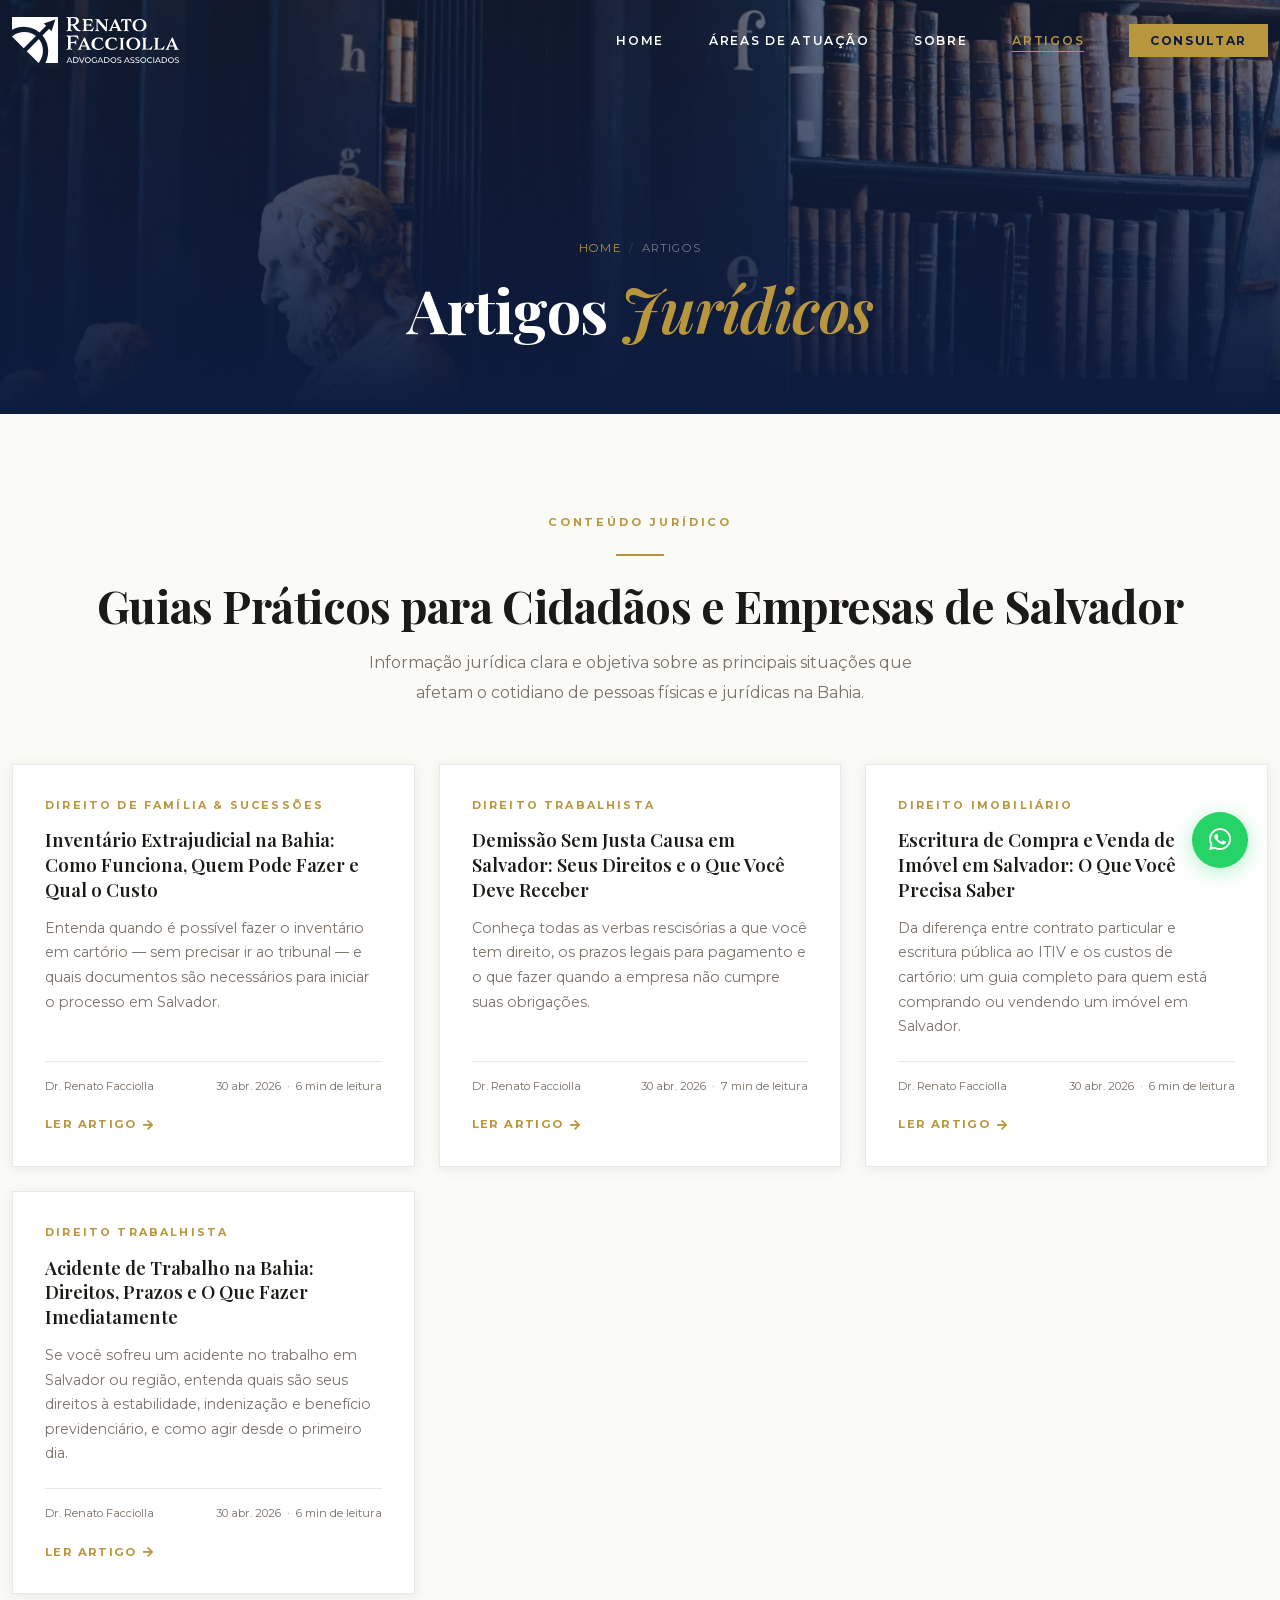
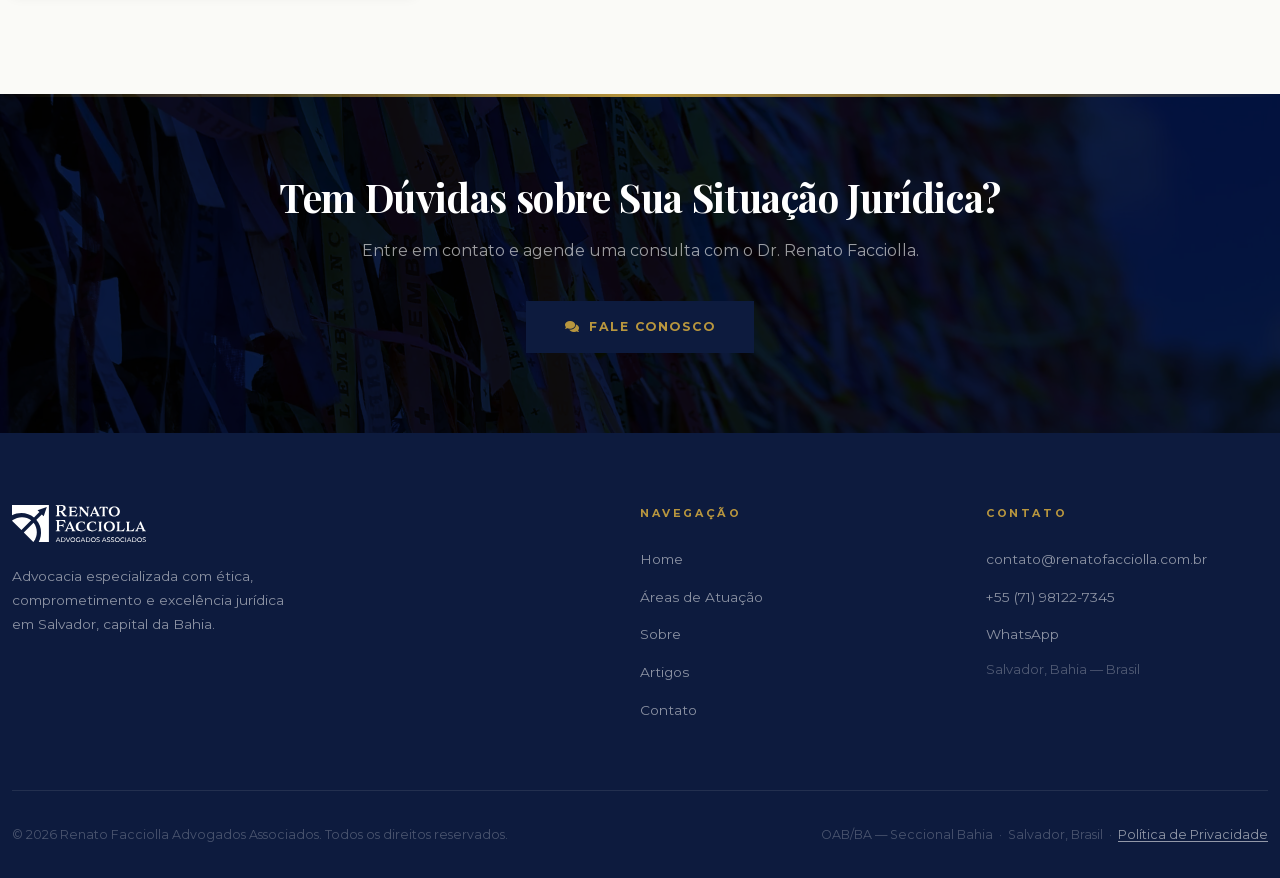
==== artigos/index.html @ 47c88311 "SEO, performance and privacy fixes - One host everywhere: canonicals, JSON-LD, sitemap and robots no" ====
<!DOCTYPE html>
<html lang="pt-BR">
<head>
  <meta charset="UTF-8">
  <meta name="viewport" content="width=device-width, initial-scale=1.0">
  <title>Artigos Jurídicos | Advogado em Salvador BA — Renato Facciolla</title>
  <meta name="description" content="Artigos jurídicos em português sobre Direito Civil, Trabalhista e Empresarial em Salvador, Bahia. Escritório Renato Facciolla Advogados.">
  <link rel="canonical" href="https://renatofacciolla.com.br/artigos/">
  <meta name="referrer" content="strict-origin-when-cross-origin">
  <meta name="theme-color" content="#0D1B3E">
  <link rel="icon" href="/favicon.ico" sizes="32x32">
  <link rel="icon" href="/favicon.svg" type="image/svg+xml">
  <link rel="apple-touch-icon" href="/apple-touch-icon.png">
  <meta property="og:type" content="website">
  <meta property="og:locale" content="pt_BR">
  <meta property="og:site_name" content="Renato Facciolla Advogados Associados">
  <meta property="og:title" content="Artigos Jurídicos | Advogado em Salvador BA — Renato Facciolla">
  <meta property="og:description" content="Artigos jurídicos em português sobre Direito Civil, Trabalhista e Empresarial em Salvador, Bahia. Escritório Renato Facciolla Advogados.">
  <meta property="og:url" content="https://renatofacciolla.com.br/artigos/">
  <meta property="og:image" content="https://renatofacciolla.com.br/assets/images/og-image.jpg">
  <meta property="og:image:width" content="1200">
  <meta property="og:image:height" content="630">
  <meta name="twitter:card" content="summary_large_image">

  <script type="application/ld+json">
  {
    "@context": "https://schema.org",
    "@type": "CollectionPage",
    "@id": "https://renatofacciolla.com.br/artigos/#webpage",
    "url": "https://renatofacciolla.com.br/artigos/",
    "name": "Artigos Jurídicos | Renato Facciolla Advogados",
    "description": "Artigos e guias jurídicos em português para cidadãos e empresas de Salvador, Bahia.",
    "isPartOf": {"@type": "WebSite", "url": "https://renatofacciolla.com.br/"},
    "publisher": {"@id": "https://renatofacciolla.com.br/#firm"},
    "inLanguage": "pt-BR"
  }
  </script>

  <link rel="preload" href="../assets/fonts/Montserrat-normal-latin.woff2" as="font" type="font/woff2" crossorigin>
  <link rel="stylesheet" href="../assets/css/fonts.css">
  <link rel="stylesheet" href="../assets/vendor/fontawesome/css/all.min.css">
  <link rel="stylesheet" href="../assets/css/main.css">
</head>
<body>

  <nav id="mainNav" aria-label="Navegação principal">
    <div class="nav-inner">
      <a class="navbar-brand" href="../" aria-label="RF Advogados — Início">
        <img src="../assets/images/RF-Logo.svg" alt="Renato Facciolla Advogados" height="36">
      </a>
      <button class="nav-toggle" aria-label="Abrir menu" aria-expanded="false">
        <span></span><span></span><span></span>
      </button>
      <ul class="nav-links" role="list">
        <li><a href="../">Home</a></li>
        <li><a href="../areas.html">Áreas de Atuação</a></li>
        <li><a href="../sobre.html">Sobre</a></li>
        <li><a href="./" class="active">Artigos</a></li>
        <li><a href="../contato.html" class="nav-cta">Consultar</a></li>
      </ul>
    </div>
  </nav>

  <section class="page-hero page-hero--artigos" aria-label="Artigos jurídicos — escritório Renato Facciolla Advogados">
    <div class="container">
      <nav class="breadcrumb-nav" aria-label="Breadcrumb">
        <a href="../">Home</a>
        <span class="sep">/</span>
        <span>Artigos</span>
      </nav>
      <h1>Artigos<br><em>Jurídicos</em></h1>
    </div>
  </section>

  <section class="artigos-listing section-pad">
    <div class="container">

      <div class="section-header center fade-in">
        <h4>Conteúdo Jurídico</h4>
        <div class="divider"></div>
        <h2>Guias Práticos para Cidadãos e Empresas de Salvador</h2>
        <p>Informação jurídica clara e objetiva sobre as principais situações que afetam
           o cotidiano de pessoas físicas e jurídicas na Bahia.</p>
      </div>

      <div class="artigos-grid">

        <article class="artigo-card fade-in">
          <div class="artigo-card-cat">Direito de Família &amp; Sucessões</div>
          <h3>Inventário Extrajudicial na Bahia: Como Funciona, Quem Pode Fazer e Qual o Custo</h3>
          <p>Entenda quando é possível fazer o inventário em cartório — sem precisar ir ao tribunal — e quais documentos são necessários para iniciar o processo em Salvador.</p>
          <div class="artigo-card-meta">
            <span>Dr. Renato Facciolla</span>
            <span>30 abr. 2026 &nbsp;·&nbsp; 6 min de leitura</span>
          </div>
          <a href="inventario-extrajudicial-bahia.html" class="artigo-card-link">
            Ler artigo <i class="fas fa-arrow-right" aria-hidden="true"></i>
          </a>
        </article>

        <article class="artigo-card fade-in" data-delay="80">
          <div class="artigo-card-cat">Direito Trabalhista</div>
          <h3>Demissão Sem Justa Causa em Salvador: Seus Direitos e o Que Você Deve Receber</h3>
          <p>Conheça todas as verbas rescisórias a que você tem direito, os prazos legais para pagamento e o que fazer quando a empresa não cumpre suas obrigações.</p>
          <div class="artigo-card-meta">
            <span>Dr. Renato Facciolla</span>
            <span>30 abr. 2026 &nbsp;·&nbsp; 7 min de leitura</span>
          </div>
          <a href="demissao-sem-justa-causa-salvador.html" class="artigo-card-link">
            Ler artigo <i class="fas fa-arrow-right" aria-hidden="true"></i>
          </a>
        </article>

        <article class="artigo-card fade-in" data-delay="160">
          <div class="artigo-card-cat">Direito Imobiliário</div>
          <h3>Escritura de Compra e Venda de Imóvel em Salvador: O Que Você Precisa Saber</h3>
          <p>Da diferença entre contrato particular e escritura pública ao ITIV e os custos de cartório: um guia completo para quem está comprando ou vendendo um imóvel em Salvador.</p>
          <div class="artigo-card-meta">
            <span>Dr. Renato Facciolla</span>
            <span>30 abr. 2026 &nbsp;·&nbsp; 6 min de leitura</span>
          </div>
          <a href="escritura-imovel-salvador.html" class="artigo-card-link">
            Ler artigo <i class="fas fa-arrow-right" aria-hidden="true"></i>
          </a>
        </article>

        <article class="artigo-card fade-in" data-delay="240">
          <div class="artigo-card-cat">Direito Trabalhista</div>
          <h3>Acidente de Trabalho na Bahia: Direitos, Prazos e O Que Fazer Imediatamente</h3>
          <p>Se você sofreu um acidente no trabalho em Salvador ou região, entenda quais são seus direitos à estabilidade, indenização e benefício previdenciário, e como agir desde o primeiro dia.</p>
          <div class="artigo-card-meta">
            <span>Dr. Renato Facciolla</span>
            <span>30 abr. 2026 &nbsp;·&nbsp; 6 min de leitura</span>
          </div>
          <a href="acidente-de-trabalho-bahia.html" class="artigo-card-link">
            Ler artigo <i class="fas fa-arrow-right" aria-hidden="true"></i>
          </a>
        </article>

      </div>
    </div>
  </section>

  <section class="cta-banner">
    <div class="container">
      <h2>Tem Dúvidas sobre Sua Situação Jurídica?</h2>
      <p>Entre em contato e agende uma consulta com o Dr. Renato Facciolla.</p>
      <a href="../contato.html" class="btn-dark">
        <i class="fas fa-comments" aria-hidden="true"></i> Fale Conosco
      </a>
    </div>
  </section>

  <footer class="site-footer">
    <div class="container">
      <div class="footer-inner">
        <div class="footer-brand">
          <img src="../assets/images/RF-Logo.svg" alt="Renato Facciolla Advogados">
          <p>Advocacia especializada com ética, comprometimento e excelência jurídica em Salvador, capital da Bahia.</p>
        </div>
        <div class="footer-col">
          <h4>Navegação</h4>
          <ul>
            <li><a href="../">Home</a></li>
            <li><a href="../areas.html">Áreas de Atuação</a></li>
            <li><a href="../sobre.html">Sobre</a></li>
            <li><a href="./">Artigos</a></li>
            <li><a href="../contato.html">Contato</a></li>
          </ul>
        </div>
        <div class="footer-col">
          <h4>Contato</h4>
          <ul>
            <li><a href="mailto:contato@renatofacciolla.com.br">contato@renatofacciolla.com.br</a></li>
            <li><a href="tel:+5571981227345">+55 (71) 98122-7345</a></li>
            <li><a href="#" class="wz-link">WhatsApp</a></li>
            <li style="color:rgba(255,255,255,0.28);font-size:0.82rem;margin-top:0.3rem">Salvador, Bahia — Brasil</li>
          </ul>
        </div>
      </div>
      <div class="footer-bottom">
        <p>© <span id="copy-year">2026</span> Renato Facciolla Advogados Associados. Todos os direitos reservados.</p>
        <p>OAB/BA — Seccional Bahia &nbsp;·&nbsp; Salvador, Brasil &nbsp;·&nbsp; <a href="../politica-de-privacidade.html">Política de Privacidade</a></p>
      </div>
    </div>
  </footer>

  <a href="#" class="wz-float" aria-label="Contato via WhatsApp" title="WhatsApp">
    <i class="fab fa-whatsapp" aria-hidden="true"></i>
  </a>

  <script src="../assets/js/main.js"></script>
</body>
</html>
---- assets/css/fonts.css ----
/* Self-hosted Google Fonts (Playfair Display, Montserrat) — latin + latin-ext */
/* latin-ext */
@font-face {
  font-family: 'Montserrat';
  font-style: normal;
  font-weight: 300;
  font-display: swap;
  src: url(../fonts/Montserrat-normal-latin-ext.woff2) format('woff2');
  unicode-range: U+0100-02BA, U+02BD-02C5, U+02C7-02CC, U+02CE-02D7, U+02DD-02FF, U+0304, U+0308, U+0329, U+1D00-1DBF, U+1E00-1E9F, U+1EF2-1EFF, U+2020, U+20A0-20AB, U+20AD-20C4, U+2113, U+2C60-2C7F, U+A720-A7FF;
}
/* latin */
@font-face {
  font-family: 'Montserrat';
  font-style: normal;
  font-weight: 300;
  font-display: swap;
  src: url(../fonts/Montserrat-normal-latin.woff2) format('woff2');
  unicode-range: U+0000-00FF, U+0131, U+0152-0153, U+02BB-02BC, U+02C6, U+02DA, U+02DC, U+0304, U+0308, U+0329, U+2000-206F, U+20AC, U+2122, U+2191, U+2193, U+2212, U+2215, U+FEFF, U+FFFD;
}
/* latin-ext */
@font-face {
  font-family: 'Montserrat';
  font-style: normal;
  font-weight: 400;
  font-display: swap;
  src: url(../fonts/Montserrat-normal-latin-ext.woff2) format('woff2');
  unicode-range: U+0100-02BA, U+02BD-02C5, U+02C7-02CC, U+02CE-02D7, U+02DD-02FF, U+0304, U+0308, U+0329, U+1D00-1DBF, U+1E00-1E9F, U+1EF2-1EFF, U+2020, U+20A0-20AB, U+20AD-20C4, U+2113, U+2C60-2C7F, U+A720-A7FF;
}
/* latin */
@font-face {
  font-family: 'Montserrat';
  font-style: normal;
  font-weight: 400;
  font-display: swap;
  src: url(../fonts/Montserrat-normal-latin.woff2) format('woff2');
  unicode-range: U+0000-00FF, U+0131, U+0152-0153, U+02BB-02BC, U+02C6, U+02DA, U+02DC, U+0304, U+0308, U+0329, U+2000-206F, U+20AC, U+2122, U+2191, U+2193, U+2212, U+2215, U+FEFF, U+FFFD;
}
/* latin-ext */
@font-face {
  font-family: 'Montserrat';
  font-style: normal;
  font-weight: 500;
  font-display: swap;
  src: url(../fonts/Montserrat-normal-latin-ext.woff2) format('woff2');
  unicode-range: U+0100-02BA, U+02BD-02C5, U+02C7-02CC, U+02CE-02D7, U+02DD-02FF, U+0304, U+0308, U+0329, U+1D00-1DBF, U+1E00-1E9F, U+1EF2-1EFF, U+2020, U+20A0-20AB, U+20AD-20C4, U+2113, U+2C60-2C7F, U+A720-A7FF;
}
/* latin */
@font-face {
  font-family: 'Montserrat';
  font-style: normal;
  font-weight: 500;
  font-display: swap;
  src: url(../fonts/Montserrat-normal-latin.woff2) format('woff2');
  unicode-range: U+0000-00FF, U+0131, U+0152-0153, U+02BB-02BC, U+02C6, U+02DA, U+02DC, U+0304, U+0308, U+0329, U+2000-206F, U+20AC, U+2122, U+2191, U+2193, U+2212, U+2215, U+FEFF, U+FFFD;
}
/* latin-ext */
@font-face {
  font-family: 'Montserrat';
  font-style: normal;
  font-weight: 600;
  font-display: swap;
  src: url(../fonts/Montserrat-normal-latin-ext.woff2) format('woff2');
  unicode-range: U+0100-02BA, U+02BD-02C5, U+02C7-02CC, U+02CE-02D7, U+02DD-02FF, U+0304, U+0308, U+0329, U+1D00-1DBF, U+1E00-1E9F, U+1EF2-1EFF, U+2020, U+20A0-20AB, U+20AD-20C4, U+2113, U+2C60-2C7F, U+A720-A7FF;
}
/* latin */
@font-face {
  font-family: 'Montserrat';
  font-style: normal;
  font-weight: 600;
  font-display: swap;
  src: url(../fonts/Montserrat-normal-latin.woff2) format('woff2');
  unicode-range: U+0000-00FF, U+0131, U+0152-0153, U+02BB-02BC, U+02C6, U+02DA, U+02DC, U+0304, U+0308, U+0329, U+2000-206F, U+20AC, U+2122, U+2191, U+2193, U+2212, U+2215, U+FEFF, U+FFFD;
}
/* latin-ext */
@font-face {
  font-family: 'Montserrat';
  font-style: normal;
  font-weight: 700;
  font-display: swap;
  src: url(../fonts/Montserrat-normal-latin-ext.woff2) format('woff2');
  unicode-range: U+0100-02BA, U+02BD-02C5, U+02C7-02CC, U+02CE-02D7, U+02DD-02FF, U+0304, U+0308, U+0329, U+1D00-1DBF, U+1E00-1E9F, U+1EF2-1EFF, U+2020, U+20A0-20AB, U+20AD-20C4, U+2113, U+2C60-2C7F, U+A720-A7FF;
}
/* latin */
@font-face {
  font-family: 'Montserrat';
  font-style: normal;
  font-weight: 700;
  font-display: swap;
  src: url(../fonts/Montserrat-normal-latin.woff2) format('woff2');
  unicode-range: U+0000-00FF, U+0131, U+0152-0153, U+02BB-02BC, U+02C6, U+02DA, U+02DC, U+0304, U+0308, U+0329, U+2000-206F, U+20AC, U+2122, U+2191, U+2193, U+2212, U+2215, U+FEFF, U+FFFD;
}
/* latin-ext */
@font-face {
  font-family: 'Montserrat';
  font-style: normal;
  font-weight: 800;
  font-display: swap;
  src: url(../fonts/Montserrat-normal-latin-ext.woff2) format('woff2');
  unicode-range: U+0100-02BA, U+02BD-02C5, U+02C7-02CC, U+02CE-02D7, U+02DD-02FF, U+0304, U+0308, U+0329, U+1D00-1DBF, U+1E00-1E9F, U+1EF2-1EFF, U+2020, U+20A0-20AB, U+20AD-20C4, U+2113, U+2C60-2C7F, U+A720-A7FF;
}
/* latin */
@font-face {
  font-family: 'Montserrat';
  font-style: normal;
  font-weight: 800;
  font-display: swap;
  src: url(../fonts/Montserrat-normal-latin.woff2) format('woff2');
  unicode-range: U+0000-00FF, U+0131, U+0152-0153, U+02BB-02BC, U+02C6, U+02DA, U+02DC, U+0304, U+0308, U+0329, U+2000-206F, U+20AC, U+2122, U+2191, U+2193, U+2212, U+2215, U+FEFF, U+FFFD;
}
/* latin-ext */
@font-face {
  font-family: 'Montserrat';
  font-style: normal;
  font-weight: 900;
  font-display: swap;
  src: url(../fonts/Montserrat-normal-latin-ext.woff2) format('woff2');
  unicode-range: U+0100-02BA, U+02BD-02C5, U+02C7-02CC, U+02CE-02D7, U+02DD-02FF, U+0304, U+0308, U+0329, U+1D00-1DBF, U+1E00-1E9F, U+1EF2-1EFF, U+2020, U+20A0-20AB, U+20AD-20C4, U+2113, U+2C60-2C7F, U+A720-A7FF;
}
/* latin */
@font-face {
  font-family: 'Montserrat';
  font-style: normal;
  font-weight: 900;
  font-display: swap;
  src: url(../fonts/Montserrat-normal-latin.woff2) format('woff2');
  unicode-range: U+0000-00FF, U+0131, U+0152-0153, U+02BB-02BC, U+02C6, U+02DA, U+02DC, U+0304, U+0308, U+0329, U+2000-206F, U+20AC, U+2122, U+2191, U+2193, U+2212, U+2215, U+FEFF, U+FFFD;
}
/* latin-ext */
@font-face {
  font-family: 'Playfair Display';
  font-style: italic;
  font-weight: 400;
  font-display: swap;
  src: url(../fonts/PlayfairDisplay-italic-latin-ext.woff2) format('woff2');
  unicode-range: U+0100-02BA, U+02BD-02C5, U+02C7-02CC, U+02CE-02D7, U+02DD-02FF, U+0304, U+0308, U+0329, U+1D00-1DBF, U+1E00-1E9F, U+1EF2-1EFF, U+2020, U+20A0-20AB, U+20AD-20C4, U+2113, U+2C60-2C7F, U+A720-A7FF;
}
/* latin */
@font-face {
  font-family: 'Playfair Display';
  font-style: italic;
  font-weight: 400;
  font-display: swap;
  src: url(../fonts/PlayfairDisplay-italic-latin.woff2) format('woff2');
  unicode-range: U+0000-00FF, U+0131, U+0152-0153, U+02BB-02BC, U+02C6, U+02DA, U+02DC, U+0304, U+0308, U+0329, U+2000-206F, U+20AC, U+2122, U+2191, U+2193, U+2212, U+2215, U+FEFF, U+FFFD;
}
/* latin-ext */
@font-face {
  font-family: 'Playfair Display';
  font-style: italic;
  font-weight: 600;
  font-display: swap;
  src: url(../fonts/PlayfairDisplay-italic-latin-ext.woff2) format('woff2');
  unicode-range: U+0100-02BA, U+02BD-02C5, U+02C7-02CC, U+02CE-02D7, U+02DD-02FF, U+0304, U+0308, U+0329, U+1D00-1DBF, U+1E00-1E9F, U+1EF2-1EFF, U+2020, U+20A0-20AB, U+20AD-20C4, U+2113, U+2C60-2C7F, U+A720-A7FF;
}
/* latin */
@font-face {
  font-family: 'Playfair Display';
  font-style: italic;
  font-weight: 600;
  font-display: swap;
  src: url(../fonts/PlayfairDisplay-italic-latin.woff2) format('woff2');
  unicode-range: U+0000-00FF, U+0131, U+0152-0153, U+02BB-02BC, U+02C6, U+02DA, U+02DC, U+0304, U+0308, U+0329, U+2000-206F, U+20AC, U+2122, U+2191, U+2193, U+2212, U+2215, U+FEFF, U+FFFD;
}
/* latin-ext */
@font-face {
  font-family: 'Playfair Display';
  font-style: normal;
  font-weight: 400;
  font-display: swap;
  src: url(../fonts/PlayfairDisplay-normal-latin-ext.woff2) format('woff2');
  unicode-range: U+0100-02BA, U+02BD-02C5, U+02C7-02CC, U+02CE-02D7, U+02DD-02FF, U+0304, U+0308, U+0329, U+1D00-1DBF, U+1E00-1E9F, U+1EF2-1EFF, U+2020, U+20A0-20AB, U+20AD-20C4, U+2113, U+2C60-2C7F, U+A720-A7FF;
}
/* latin */
@font-face {
  font-family: 'Playfair Display';
  font-style: normal;
  font-weight: 400;
  font-display: swap;
  src: url(../fonts/PlayfairDisplay-normal-latin.woff2) format('woff2');
  unicode-range: U+0000-00FF, U+0131, U+0152-0153, U+02BB-02BC, U+02C6, U+02DA, U+02DC, U+0304, U+0308, U+0329, U+2000-206F, U+20AC, U+2122, U+2191, U+2193, U+2212, U+2215, U+FEFF, U+FFFD;
}
/* latin-ext */
@font-face {
  font-family: 'Playfair Display';
  font-style: normal;
  font-weight: 600;
  font-display: swap;
  src: url(../fonts/PlayfairDisplay-normal-latin-ext.woff2) format('woff2');
  unicode-range: U+0100-02BA, U+02BD-02C5, U+02C7-02CC, U+02CE-02D7, U+02DD-02FF, U+0304, U+0308, U+0329, U+1D00-1DBF, U+1E00-1E9F, U+1EF2-1EFF, U+2020, U+20A0-20AB, U+20AD-20C4, U+2113, U+2C60-2C7F, U+A720-A7FF;
}
/* latin */
@font-face {
  font-family: 'Playfair Display';
  font-style: normal;
  font-weight: 600;
  font-display: swap;
  src: url(../fonts/PlayfairDisplay-normal-latin.woff2) format('woff2');
  unicode-range: U+0000-00FF, U+0131, U+0152-0153, U+02BB-02BC, U+02C6, U+02DA, U+02DC, U+0304, U+0308, U+0329, U+2000-206F, U+20AC, U+2122, U+2191, U+2193, U+2212, U+2215, U+FEFF, U+FFFD;
}
/* latin-ext */
@font-face {
  font-family: 'Playfair Display';
  font-style: normal;
  font-weight: 700;
  font-display: swap;
  src: url(../fonts/PlayfairDisplay-normal-latin-ext.woff2) format('woff2');
  unicode-range: U+0100-02BA, U+02BD-02C5, U+02C7-02CC, U+02CE-02D7, U+02DD-02FF, U+0304, U+0308, U+0329, U+1D00-1DBF, U+1E00-1E9F, U+1EF2-1EFF, U+2020, U+20A0-20AB, U+20AD-20C4, U+2113, U+2C60-2C7F, U+A720-A7FF;
}
/* latin */
@font-face {
  font-family: 'Playfair Display';
  font-style: normal;
  font-weight: 700;
  font-display: swap;
  src: url(../fonts/PlayfairDisplay-normal-latin.woff2) format('woff2');
  unicode-range: U+0000-00FF, U+0131, U+0152-0153, U+02BB-02BC, U+02C6, U+02DA, U+02DC, U+0304, U+0308, U+0329, U+2000-206F, U+20AC, U+2122, U+2191, U+2193, U+2212, U+2215, U+FEFF, U+FFFD;
}
---- assets/css/main.css ----
/* ==========================================================================
   RF ADVOGADOS — DESIGN SYSTEM v2
   Warm Editorial · Salvador, BA
   ========================================================================== */

:root {
  /* ── Palette ── */
  --cream:          #FAFAF7;
  --cream-alt:      #F0EBE1;
  --charcoal:       #0D1B3E;
  --charcoal-alt:   #152548;

  /* ── Text ── */
  --text:           #1C1A16;
  --text-muted:     #7A7168;
  --text-d:         rgba(255,255,255,0.88);
  --text-d-muted:   rgba(255,255,255,0.52);
  --white:          #ffffff;

  /* ── Accent ── */
  --accent:         #B8963E;
  --accent-hover:   #C9A84C;
  --accent-light:   rgba(184,150,62,0.10);
  --accent-border:  rgba(184,150,62,0.28);

  /* ── Borders & shadows ── */
  --border:         rgba(0,0,0,0.09);
  --border-d:       rgba(255,255,255,0.09);
  --shadow-sm:      0 2px 12px rgba(0,0,0,0.07);
  --shadow:         0 8px 32px rgba(0,0,0,0.11);
  --shadow-lg:      0 20px 60px rgba(0,0,0,0.16);

  /* ── Layout ── */
  --nav-h:  80px;
  --pad:    100px;
  --ease:   cubic-bezier(0.4, 0, 0.2, 1);
}

/* ── Reset ── */
*, *::before, *::after { box-sizing: border-box; margin: 0; padding: 0; }
html { scroll-behavior: smooth; font-size: 16px; -webkit-text-size-adjust: 100%; overflow-x: hidden; }
body {
  font-family: 'Montserrat', sans-serif;
  background: var(--cream);
  color: var(--text);
  line-height: 1.6;
  overflow-x: hidden;
}
img { max-width: 100%; display: block; }
a { color: inherit; text-decoration: none; }
ul { list-style: none; }
input, textarea, button, select { font-family: inherit; }

/* ── Typography ── */
h1, h2, h3 {
  font-family: 'Playfair Display', Georgia, serif;
  color: var(--text);
}
h1 {
  font-size: clamp(2.8rem, 6vw, 4.8rem);
  font-weight: 700;
  line-height: 1.08;
  letter-spacing: -0.015em;
}
h2 {
  font-size: clamp(1.9rem, 3.5vw, 2.9rem);
  font-weight: 700;
  line-height: 1.2;
  letter-spacing: -0.01em;
}
h3 { font-size: clamp(1.1rem, 2vw, 1.35rem); font-weight: 600; line-height: 1.35; }
p { color: var(--text-muted); line-height: 1.85; }

/* ── Layout utilities ── */
.container   { max-width: 1440px; margin: 0 auto; padding: 0 0.75rem; }
.section-pad { padding: var(--pad) 0; }
.ls          { background: var(--cream); }
.ls-alt      { background: var(--cream-alt); }

/* Divider */
.divider        { width: 48px; height: 2px; background: var(--accent); margin: 1.4rem 0; }
.divider.center { margin: 1.4rem auto; }

/* Fade-in */
.fade-in {
  opacity: 0;
  transform: translateY(24px);
  transition: opacity 0.65s var(--ease), transform 0.65s var(--ease);
}
.fade-in.visible { opacity: 1; transform: translateY(0); }

/* Section header */
.section-header           { margin-bottom: 0.5rem; }
.section-header h4 {
  font-family: 'Montserrat', sans-serif;
  font-size: 0.70rem; font-weight: 700;
  letter-spacing: 0.26em; text-transform: uppercase;
  color: var(--accent); margin-bottom: 0.8rem;
}
.section-header h2        { color: var(--text); }
.section-header p         { margin-top: 1rem; max-width: 560px; }
.section-header.center    { text-align: center; }
.section-header.center p  { margin: 1rem auto 0; }
.section-header.center .divider { margin: 1.4rem auto; }

/* ── Buttons ── */
.btn-primary {
  display: inline-flex; align-items: center; gap: 0.55rem;
  padding: 1rem 2.1rem;
  background: var(--accent); color: var(--charcoal);
  font-family: 'Montserrat', sans-serif;
  font-weight: 700; font-size: 0.78rem;
  letter-spacing: 0.12em; text-transform: uppercase;
  border: 2px solid var(--accent);
  transition: background 0.3s, border-color 0.3s, transform 0.3s, box-shadow 0.3s;
  cursor: pointer;
}
.btn-primary:hover {
  background: var(--accent-hover); border-color: var(--accent-hover);
  transform: translateY(-2px);
  box-shadow: 0 10px 28px rgba(184,150,62,0.28);
}

.btn-outline {
  display: inline-flex; align-items: center; gap: 0.55rem;
  padding: 1rem 2.1rem;
  background: transparent; color: var(--white);
  font-family: 'Montserrat', sans-serif;
  font-weight: 600; font-size: 0.78rem;
  letter-spacing: 0.12em; text-transform: uppercase;
  border: 1px solid rgba(255,255,255,0.32);
  transition: border-color 0.3s, color 0.3s, transform 0.3s;
  cursor: pointer;
}
.btn-outline:hover {
  border-color: var(--accent); color: var(--accent);
  transform: translateY(-2px);
}

.btn-outline-dark {
  display: inline-flex; align-items: center; gap: 0.55rem;
  padding: 0.95rem 2rem;
  background: transparent; color: var(--text);
  font-family: 'Montserrat', sans-serif;
  font-weight: 700; font-size: 0.78rem;
  letter-spacing: 0.14em; text-transform: uppercase;
  border: 1.5px solid var(--text);
  transition: background 0.3s, color 0.3s;
  cursor: pointer;
}
.btn-outline-dark:hover { background: var(--text); color: var(--cream); }

.btn-dark {
  display: inline-flex; align-items: center; gap: 0.55rem;
  padding: 1rem 2.4rem;
  background: var(--charcoal); color: var(--accent);
  font-family: 'Montserrat', sans-serif;
  font-weight: 700; font-size: 0.78rem;
  letter-spacing: 0.12em; text-transform: uppercase;
  border: none;
  transition: background 0.3s, transform 0.3s, box-shadow 0.3s;
  cursor: pointer;
}
.btn-dark:hover {
  background: var(--charcoal-alt);
  transform: translateY(-2px);
  box-shadow: 0 10px 28px rgba(0,0,0,0.35);
}

.btn-gold {
  display: inline-flex; align-items: center; gap: 0.55rem;
  padding: 0.95rem 2rem;
  background: var(--accent); color: var(--charcoal);
  font-family: 'Montserrat', sans-serif;
  font-weight: 700; font-size: 0.78rem;
  letter-spacing: 0.14em; text-transform: uppercase;
  border: none;
  transition: background 0.3s, transform 0.3s;
  cursor: pointer;
}
.btn-gold:hover { background: var(--accent-hover); transform: translateY(-2px); }

/* ══════════════════════════════════════
   NAVBAR
══════════════════════════════════════ */
#mainNav {
  position: fixed; top: 0; left: 0; right: 0;
  z-index: 1000; height: var(--nav-h);
  background: transparent;
  transition: background 0.4s var(--ease), height 0.4s var(--ease), box-shadow 0.4s;
}
#mainNav .nav-inner {
  max-width: 1440px; margin: 0 auto; padding: 0 0.75rem;
  height: 100%;
  display: flex; align-items: center; justify-content: space-between;
}
#mainNav.scrolled {
  background: rgba(13,27,62,0.97);
  height: 66px;
  box-shadow: 0 2px 24px rgba(0,0,0,0.30);
  backdrop-filter: blur(12px);
}
.navbar-brand img {
  height: 46px; width: auto;
  transition: height 0.4s var(--ease);
}
#mainNav.scrolled .navbar-brand img { height: 40px; }

.nav-links {
  display: flex; align-items: center; gap: 2.8rem;
}
.nav-links a {
  font-size: 0.76rem; font-weight: 600;
  letter-spacing: 0.14em; text-transform: uppercase;
  color: var(--white);
  transition: color 0.3s;
  position: relative;
}
.nav-links a::after {
  content: '';
  position: absolute; bottom: -4px; left: 0;
  width: 0; height: 1px;
  background: var(--accent);
  transition: width 0.3s var(--ease);
}
.nav-links a:hover,
.nav-links a.active { color: var(--accent); }
.nav-links a:hover::after,
.nav-links a.active::after { width: 100%; }

.nav-links .nav-cta {
  padding: 0.55rem 1.3rem;
  background: var(--accent);
  color: var(--charcoal) !important;
  font-weight: 700;
}
.nav-links .nav-cta::after { display: none; }
.nav-links .nav-cta:hover { background: var(--accent-hover); }

/* Hamburger */
.nav-toggle {
  display: none; flex-direction: column; gap: 5px;
  cursor: pointer; background: none; border: none; padding: 4px;
}
.nav-toggle span {
  display: block; width: 24px; height: 2px;
  background: var(--white);
  transition: all 0.3s var(--ease);
}
.nav-toggle.open span:nth-child(1) { transform: translateY(7px) rotate(45deg); }
.nav-toggle.open span:nth-child(2) { opacity: 0; }
.nav-toggle.open span:nth-child(3) { transform: translateY(-7px) rotate(-45deg); }

/* ══════════════════════════════════════
   HERO
══════════════════════════════════════ */
.hero {
  position: relative; min-height: 100vh;
  display: flex; align-items: center;
  background: url('../images/heroBG.webp') center / cover no-repeat;
  overflow: hidden;
}
.hero::before { display: none; }
.hero .container { position: relative; z-index: 1; padding-top: var(--nav-h); }

/* Two-column hero layout */
.hero-inner {
  display: grid;
  grid-template-columns: 1fr 1fr;
  gap: 5rem;
  align-items: center;
}
.hero-content { max-width: none; }

/* Image placeholder (right column) */
.hero-image-wrap {
  display: flex; justify-content: center; align-items: flex-end;
  animation: heroImgIn 1.1s 0.4s var(--ease) both;
}
@keyframes heroImgIn {
  from { opacity: 0; transform: translateX(32px); }
  to   { opacity: 1; transform: translateX(0); }
}
.hero-photo {
  max-height: 75vh;
  width: auto; max-width: 100%;
  object-fit: contain;
  object-position: center bottom;
  display: block;
}

.hero-eyebrow {
  font-size: 0.70rem; font-weight: 700;
  letter-spacing: 0.28em; text-transform: uppercase;
  color: var(--accent); margin-bottom: 1.8rem;
  display: flex; align-items: center; gap: 1rem;
}
.hero-eyebrow::before {
  content: ''; width: 44px; height: 1px;
  background: var(--accent); flex-shrink: 0;
}
.hero h1 { color: var(--white); margin-bottom: 1.5rem; }
.hero h1 em { font-style: italic; color: var(--accent); }
.hero-text {
  font-size: 1.05rem; color: rgba(255,255,255,0.68);
  max-width: 540px; margin-bottom: 2.8rem; line-height: 1.85;
}
.hero-actions { display: flex; gap: 1rem; flex-wrap: wrap; }

/* Scroll indicator */
.hero-scroll {
  position: absolute; bottom: 2.5rem; left: 50%;
  transform: translateX(-50%);
  display: flex; flex-direction: column; align-items: center; gap: 6px;
  opacity: 0.45; z-index: 1; color: var(--white);
  animation: scrollBounce 2.2s ease-in-out infinite;
}
.hero-scroll span { font-size: 0.65rem; letter-spacing: 0.22em; text-transform: uppercase; }
@keyframes scrollBounce {
  0%, 100% { transform: translateX(-50%) translateY(0); }
  50%       { transform: translateX(-50%) translateY(8px); }
}

/* ── Page Hero (inner pages) ── */
.page-hero {
  position: relative; min-height: 46vh;
  display: flex; align-items: flex-end;
  padding-bottom: 4.5rem; padding-top: var(--nav-h);
  background: url('../images/salvador-skyline.webp') center 40% / cover no-repeat;
  background-attachment: fixed;
}
.page-hero--sobre {
  background-image: url('../images/escritorio.webp');
  background-position: center 30%;
}
.page-hero--artigos {
  background-image: url('../images/artigos-juridicos.webp');
  background-position: center 50%;
}
.page-hero::before {
  content: ''; position: absolute; inset: 0;
  background: linear-gradient(to top, rgba(13,27,62,1) 0%, rgba(13,27,62,0.55) 100%);
}
.page-hero .container { position: relative; z-index: 1; text-align: center; }
.page-hero h1 {
  color: var(--white);
  font-size: clamp(2.6rem, 4.8vw, 3.8rem);
  white-space: nowrap;
}
.page-hero h1 br  { display: none; }
.page-hero h1 em  { font-style: italic; color: var(--accent); margin-left: 0.22em; }

.breadcrumb-nav {
  display: flex; align-items: center; gap: 0.5rem;
  margin-bottom: 1.2rem;
  font-size: 0.72rem; letter-spacing: 0.1em; text-transform: uppercase;
  color: rgba(255,255,255,0.42);
}
.page-hero .breadcrumb-nav { justify-content: center; }
.breadcrumb-nav a { color: var(--accent); transition: opacity 0.3s; }
.breadcrumb-nav a:hover { opacity: 0.7; }
.breadcrumb-nav .sep { opacity: 0.35; }

/* ══════════════════════════════════════
   HOME — SPLIT INTRO  (cream)
══════════════════════════════════════ */
.split-intro {
  display: grid; grid-template-columns: 1fr 1fr;
  gap: 5rem; align-items: start;
}
.sh-wrap { line-height: 1.12; }
.sh-light {
  display: block; font-family: 'Playfair Display', serif;
  font-size: clamp(1.9rem, 3.8vw, 3rem);
  font-weight: 400; color: var(--text-muted);
  letter-spacing: -0.01em;
}
.sh-bold {
  display: block; font-family: 'Playfair Display', serif;
  font-size: clamp(2.2rem, 4.2vw, 3.5rem);
  font-weight: 700; color: var(--text);
  letter-spacing: -0.02em;
}
.sh-italic {
  display: block; font-family: 'Playfair Display', serif;
  font-size: clamp(1.9rem, 3.8vw, 3rem);
  font-weight: 400; font-style: italic;
  color: var(--accent); letter-spacing: -0.01em;
}
.split-body { padding-top: 0.8rem; }
.split-body p { margin-bottom: 1.3rem; line-height: 1.85; }

/* ══════════════════════════════════════
   FULL-BLEED IMAGE STRIP
══════════════════════════════════════ */
.img-strip {
  height: 440px;
  background: url('../images/forum-pilastras.webp') center 55% / cover no-repeat;
  position: relative; overflow: hidden;
}
.img-strip::after {
  content: ''; position: absolute; inset: 0;
  background: rgba(13,27,62,0.30);
}

/* ══════════════════════════════════════
   PROCESS — 4 COLUMNS  (cream-alt)
══════════════════════════════════════ */
.features-block { background: var(--cream-alt); }
.features-cols {
  display: grid; grid-template-columns: repeat(4, 1fr);
}
.feat-col {
  padding: 3.5rem 2.8rem;
  border-right: 1px solid var(--border);
  position: relative;
}
.feat-col:last-child { border-right: none; }
.feat-num {
  display: block;
  font-size: 0.68rem; font-weight: 700;
  letter-spacing: 0.28em; text-transform: uppercase;
  color: var(--accent); margin-bottom: 1.4rem;
}
.feat-col h3 {
  font-size: 1.02rem; font-weight: 700;
  color: var(--text); margin-bottom: 0.8rem; line-height: 1.3;
}
.feat-col p { font-size: 0.86rem; line-height: 1.8; }

/* ══════════════════════════════════════
   OVERSIZED HEADLINE + PHOTO  (cream)
══════════════════════════════════════ */
.oversize-section { background: var(--cream); }
.oversize-inner {
  display: grid; grid-template-columns: 1fr 1fr;
  gap: 0; align-items: stretch; min-height: 520px;
}
.oversize-photo {
  background: url('../images/baiana.webp') center / cover no-repeat;
  position: relative; min-height: 480px;
}
.oversize-photo::after {
  content: ''; position: absolute; inset: 0;
  background: rgba(13,27,62,0.22);
}
.oversize-content {
  padding: 5rem 4rem 5rem 5rem;
  display: flex; flex-direction: column; justify-content: center;
}
.big-heading {
  font-family: 'Playfair Display', serif;
  font-size: clamp(2.2rem, 4vw, 3.4rem);
  font-weight: 700; line-height: 1.1;
  letter-spacing: -0.01em;
  color: var(--text); margin-bottom: 1.6rem;
}
.big-heading span { display: block; }
.big-heading .bh-thin {
  font-weight: 400; font-style: italic;
  font-size: 0.60em; color: var(--text-muted);
  letter-spacing: 0; line-height: 1.6; margin: 0.4rem 0;
}
.oversize-content > p {
  color: var(--text-muted); line-height: 1.85;
  margin-bottom: 2rem; max-width: 400px;
}

/* ══════════════════════════════════════
   TESTIMONIALS  (cream-alt)
══════════════════════════════════════ */
.testimonials { background: var(--cream-alt); }
.testimonials-grid {
  display: grid; grid-template-columns: repeat(3, 1fr);
  gap: 1.5rem; margin-top: 3.5rem;
}
.testi-card {
  background: var(--white);
  border: 1px solid var(--border);
  padding: 2.2rem;
  box-shadow: var(--shadow-sm);
  transition: box-shadow 0.3s, transform 0.3s;
}
.testi-card:hover {
  box-shadow: var(--shadow);
  transform: translateY(-4px);
}
.testi-stars {
  display: flex; gap: 3px; margin-bottom: 1.2rem;
  color: var(--accent); font-size: 0.88rem;
}
.testi-card blockquote {
  font-family: 'Playfair Display', serif;
  font-size: 0.97rem; font-style: italic;
  color: var(--text); line-height: 1.75;
  margin-bottom: 1.6rem;
}
.testi-author { display: flex; align-items: center; gap: 0.9rem; }
.testi-avatar {
  width: 40px; height: 40px;
  background: var(--accent-light);
  border: 1px solid var(--accent-border);
  border-radius: 50%;
  display: flex; align-items: center; justify-content: center;
  font-size: 0.72rem; font-weight: 700;
  color: var(--accent); flex-shrink: 0;
}
.testi-name {
  font-family: 'Montserrat', sans-serif;
  font-size: 0.78rem; font-weight: 700;
  text-transform: uppercase; letter-spacing: 0.08em;
  color: var(--text);
}
.testi-area {
  font-size: 0.72rem; color: var(--text-muted); margin-top: 0.2rem;
}

/* ══════════════════════════════════════
   CONTACT STRIP — cream
══════════════════════════════════════ */
.contact-ls { background: var(--cream); }

/* Home page contact: 2-col split (info + form) */
.home-contact-grid {
  display: grid; grid-template-columns: 1fr 1.4fr;
  gap: 5rem; align-items: start;
}
.home-contact-info { padding-top: 0.5rem; }
.home-contact-info .section-label {
  font-family: 'Montserrat', sans-serif;
  font-size: 0.70rem; font-weight: 700;
  letter-spacing: 0.26em; text-transform: uppercase;
  color: var(--accent); margin-bottom: 0.8rem;
}
.home-contact-info h2 { margin-bottom: 1.2rem; }
.home-contact-info > p { margin-bottom: 2.2rem; }
.hci-item {
  display: flex; gap: 1.1rem; align-items: flex-start;
  padding: 1.2rem 0; border-bottom: 1px solid var(--border);
}
.hci-item:first-of-type { padding-top: 0; border-top: 1px solid var(--border); margin-top: 0.5rem; }

.contact-cards {
  display: grid;
  grid-template-columns: repeat(auto-fill, minmax(220px, 1fr));
  gap: 1.2rem;
}
.contact-card {
  background: var(--white);
  border: 1px solid var(--border);
  padding: 2.2rem 2rem; text-align: center;
  box-shadow: var(--shadow-sm);
  transition: border-color 0.3s, transform 0.3s, box-shadow 0.3s;
}
.contact-card:hover {
  border-color: var(--accent-border);
  transform: translateY(-3px);
  box-shadow: var(--shadow);
}
.contact-card .c-icon { font-size: 1.7rem; color: var(--accent); margin-bottom: 1rem; }
.contact-card h4 {
  font-family: 'Montserrat', sans-serif;
  font-size: 0.70rem; font-weight: 700;
  letter-spacing: 0.16em; text-transform: uppercase;
  color: var(--text); margin-bottom: 0.6rem;
}
.contact-card a { font-size: 0.88rem; color: var(--text-muted); transition: color 0.3s; }
.contact-card a:hover { color: var(--accent); }

/* ══════════════════════════════════════
   CTA BANNER
══════════════════════════════════════ */
.cta-banner {
  background-color: var(--charcoal);
  background-image: url('../images/fitinhas-bonfim.webp');
  background-size: cover;
  background-position: center;
  background-blend-mode: multiply;
  padding: 80px 0; text-align: center;
  position: relative;
}
.cta-banner::before {
  content: '';
  position: absolute; top: 0; left: 0; right: 0;
  height: 3px;
  background: linear-gradient(90deg, transparent, var(--accent), transparent);
}
.cta-banner h2 { color: var(--white); font-size: clamp(1.7rem,3vw,2.5rem); margin-bottom: 1rem; }
.cta-banner p  { color: rgba(255,255,255,0.60); font-size: 1rem; margin-bottom: 2.2rem; }

/* ══════════════════════════════════════
   ABOUT PAGE
══════════════════════════════════════ */
.about-full { background: var(--cream); }
.about-grid {
  display: grid; grid-template-columns: 1fr 2fr;
  gap: 5rem; align-items: start;
}
.about-sidebar { position: sticky; top: 90px; }
.sidebar-card {
  background: var(--white);
  border: 1px solid var(--border);
  padding: 2.4rem;
  box-shadow: var(--shadow-sm);
}
.sidebar-card h3 { color: var(--text); margin-bottom: 0.3rem; font-size: 1.1rem; }
.sidebar-card .oab {
  font-family: 'Montserrat', sans-serif;
  font-size: 0.70rem; font-weight: 700;
  letter-spacing: 0.14em; text-transform: uppercase;
  color: var(--accent); margin-bottom: 1.8rem; display: block;
}
.sidebar-detail {
  display: flex; gap: 0.9rem; align-items: flex-start;
  margin-bottom: 1.1rem;
  font-size: 0.86rem; color: var(--text-muted);
}
.sidebar-detail i { color: var(--accent); margin-top: 3px; flex-shrink: 0; width: 14px; }
.sidebar-divider { height: 1px; background: var(--border); margin: 1.5rem 0; }

.about-content p  { margin-bottom: 1.4rem; font-size: 0.97rem; }
.about-content h3 { color: var(--text); font-size: 1.3rem; margin: 3rem 0 1rem; }

.philosophy-grid {
  display: grid; grid-template-columns: 1fr 1fr;
  gap: 1rem; margin-top: 1.5rem;
}
.phil-item {
  background: var(--cream-alt);
  border: 1px solid var(--border);
  padding: 1.5rem;
  transition: border-color 0.3s;
}
.phil-item:hover { border-color: var(--accent-border); }
.phil-item h4 {
  font-family: 'Montserrat', sans-serif;
  font-size: 0.72rem; font-weight: 700;
  letter-spacing: 0.14em; text-transform: uppercase;
  color: var(--accent); margin-bottom: 0.5rem;
}
.phil-item p { font-size: 0.86rem; }

/* ══════════════════════════════════════
   AREAS PAGE
══════════════════════════════════════ */
.areas-full { background: var(--cream); }
.area-section {
  padding: 5rem 0;
  border-bottom: 1px solid var(--border);
}
.area-section:last-child { border-bottom: none; }
.area-section-inner {
  display: grid; grid-template-columns: 220px 1fr;
  gap: 4.5rem; align-items: start;
}
.area-icon-panel {
  position: sticky; top: 90px;
  background: var(--accent-light);
  border: 1px solid var(--accent-border);
  padding: 2.5rem 1.5rem; text-align: center;
}
.area-icon-panel i  { font-size: 2.8rem; color: var(--accent); display: block; margin-bottom: 1rem; }
.area-icon-panel h3 { color: var(--text); font-size: 0.9rem; font-weight: 700; }

.area-detail h2 { color: var(--text); margin-bottom: 1.2rem; }
.area-detail p  { margin-bottom: 1.2rem; }
.services-list  { margin-top: 2.2rem; }
.services-list > h4 {
  font-family: 'Montserrat', sans-serif;
  font-size: 0.70rem; font-weight: 700;
  letter-spacing: 0.20em; text-transform: uppercase;
  color: var(--accent); margin-bottom: 1rem;
}
.svc-item {
  display: flex; align-items: flex-start; gap: 0.9rem;
  padding: 0.85rem 0; border-bottom: 1px solid var(--border);
  font-size: 0.90rem; color: var(--text-muted);
}
.svc-item:last-child { border-bottom: none; }
.svc-item i { color: var(--accent); font-size: 0.5rem; margin-top: 7px; flex-shrink: 0; }

/* ══════════════════════════════════════
   CONTACT PAGE
══════════════════════════════════════ */
.contact-full { background: var(--cream); }
.contact-grid {
  display: grid; grid-template-columns: 3fr 2fr;
  gap: 4rem; align-items: start;
}
.contact-form-wrap {
  background: var(--white);
  border: 1px solid var(--border);
  padding: 3rem;
  box-shadow: var(--shadow-sm);
}
.contact-form-wrap h3 { color: var(--text); font-size: 1.2rem; margin-bottom: 0.5rem; }
.contact-form-wrap > p { margin-bottom: 2rem; font-size: 0.9rem; }

.form-group { margin-bottom: 1.5rem; }
.form-group label {
  display: block;
  font-size: 0.70rem; font-weight: 700;
  letter-spacing: 0.14em; text-transform: uppercase;
  color: var(--text-muted); margin-bottom: 0.6rem;
}
.form-control {
  width: 100%;
  background: var(--cream);
  border: 1px solid rgba(0,0,0,0.13);
  color: var(--text);
  padding: 0.9rem 1.1rem;
  font-size: 0.9rem;
  transition: border-color 0.3s, background 0.3s;
  resize: vertical; border-radius: 0;
  -webkit-appearance: none;
}
.form-control::placeholder { color: var(--text-muted); opacity: 0.55; }
.form-control:focus {
  outline: none;
  border-color: var(--accent);
  background: var(--white);
}
select.form-control option { background: var(--white); color: var(--text); }
.form-row { display: grid; grid-template-columns: 1fr 1fr; gap: 1.2rem; }
.form-consent {
  display: flex; align-items: flex-start; gap: 0.7rem;
  margin-bottom: 1.5rem;
  font-size: 0.8rem; line-height: 1.55; color: var(--text-muted);
}
.form-consent input { flex: none; width: 1.05rem; height: 1.05rem; margin-top: 0.15rem; accent-color: var(--accent); }
.form-consent a { color: var(--accent); text-decoration: underline; text-underline-offset: 2px; }
.form-status { margin-top: 1rem; font-size: 0.85rem; text-align: center; color: var(--text); }
.form-status:empty { display: none; }
.form-status.is-error { color: #A33A2B; }

.contact-info-item {
  display: flex; gap: 1.2rem; align-items: flex-start;
  padding: 1.6rem 0; border-bottom: 1px solid var(--border);
}
.contact-info-item:first-child { padding-top: 0; }
.ci-icon {
  width: 46px; height: 46px;
  border: 1px solid var(--accent-border);
  background: var(--accent-light);
  display: flex; align-items: center; justify-content: center;
  flex-shrink: 0; color: var(--accent); font-size: 1.1rem;
}
.ci-text h4 {
  font-family: 'Montserrat', sans-serif;
  font-size: 0.70rem; font-weight: 700;
  letter-spacing: 0.14em; text-transform: uppercase;
  color: var(--text); margin-bottom: 0.3rem;
}
.ci-text a,
.ci-text p { font-size: 0.88rem; color: var(--text-muted); transition: color 0.3s; }
.ci-text a:hover { color: var(--accent); }

/* ══════════════════════════════════════
   AREAS PREVIEW / VALUES (home, if used)
══════════════════════════════════════ */
.areas-preview { background: var(--cream); }
.areas-grid {
  display: grid;
  grid-template-columns: repeat(auto-fill, minmax(280px, 1fr));
  gap: 1.2rem; margin-top: 3.5rem;
}
.area-card {
  background: var(--white);
  border: 1px solid var(--border);
  padding: 2.5rem; position: relative; overflow: hidden;
  box-shadow: var(--shadow-sm);
  transition: box-shadow 0.35s, transform 0.35s, border-color 0.35s;
}
.area-card::before {
  content: ''; position: absolute; top: 0; left: 0;
  width: 3px; height: 0;
  background: var(--accent);
  transition: height 0.35s var(--ease);
}
.area-card:hover {
  box-shadow: var(--shadow);
  transform: translateY(-4px);
  border-color: var(--accent-border);
}
.area-card:hover::before { height: 100%; }
.area-icon { font-size: 1.9rem; color: var(--accent); margin-bottom: 1.5rem; }
.area-card h3 { color: var(--text); font-size: 1.05rem; font-weight: 700; margin-bottom: 0.8rem; }
.area-card p  { font-size: 0.88rem; line-height: 1.75; }
.area-link {
  display: inline-flex; align-items: center; gap: 0.45rem;
  margin-top: 1.5rem;
  font-size: 0.72rem; font-weight: 700;
  letter-spacing: 0.12em; text-transform: uppercase;
  color: var(--accent); transition: gap 0.3s;
}
.area-card:hover .area-link { gap: 0.75rem; }

.values-section { background: var(--cream-alt); }
.values-grid {
  display: grid;
  grid-template-columns: repeat(auto-fill, minmax(230px, 1fr));
  gap: 2rem; margin-top: 3.5rem;
}
.value-item { text-align: center; padding: 2rem 1.5rem; }
.value-icon {
  width: 60px; height: 60px;
  border: 1px solid var(--accent-border);
  background: var(--accent-light);
  display: flex; align-items: center; justify-content: center;
  margin: 0 auto 1.5rem;
  font-size: 1.35rem; color: var(--accent);
  transition: background 0.3s;
}
.value-item:hover .value-icon { background: rgba(184,150,62,0.18); }
.value-item h3 { color: var(--text); margin-bottom: 0.7rem; font-size: 1rem; }
.value-item p  { font-size: 0.88rem; }

.about-strip { background: var(--cream-alt); }
.about-strip-inner {
  display: grid; grid-template-columns: 1fr 1fr;
  gap: 5rem; align-items: center;
}
.about-text h2 { color: var(--text); margin-bottom: 1.5rem; }
.about-text p  { margin-bottom: 1.2rem; }
.about-stats { display: grid; grid-template-columns: 1fr 1fr; gap: 1.2rem; }
.stat-card {
  background: var(--white);
  border: 1px solid var(--border);
  padding: 1.8rem 1.5rem;
  box-shadow: var(--shadow-sm);
  transition: border-color 0.3s;
}
.stat-card:hover { border-color: var(--accent-border); }
.stat-number {
  font-family: 'Playfair Display', serif;
  font-size: 2.6rem; font-weight: 700;
  color: var(--accent); line-height: 1; letter-spacing: -0.02em;
}
.stat-label {
  font-family: 'Montserrat', sans-serif;
  font-size: 0.72rem; font-weight: 600;
  letter-spacing: 0.1em; text-transform: uppercase;
  color: var(--text-muted); margin-top: 0.5rem;
}

/* ══════════════════════════════════════
   FOOTER
══════════════════════════════════════ */
.site-footer { background: var(--charcoal); padding: 4.5rem 0 2rem; }
.footer-inner {
  display: grid; grid-template-columns: 2fr 1fr 1fr;
  gap: 4rem; margin-bottom: 3.5rem;
}
.footer-brand img { height: 37px; margin-bottom: 1.4rem; }
.footer-brand p {
  font-size: 0.86rem; color: var(--text-d-muted);
  max-width: 280px; line-height: 1.75;
}
.footer-col h4 {
  font-family: 'Montserrat', sans-serif;
  font-size: 0.68rem; font-weight: 700;
  letter-spacing: 0.24em; text-transform: uppercase;
  color: var(--accent); margin-bottom: 1.5rem;
}
.footer-col ul li { margin-bottom: 0.75rem; }
.footer-col ul li a {
  font-size: 0.86rem; color: var(--text-d-muted); transition: color 0.3s;
}
.footer-col ul li a:hover { color: var(--accent); }
.footer-bottom {
  padding-top: 2rem;
  border-top: 1px solid var(--border-d);
  display: flex; justify-content: space-between; align-items: center;
  flex-wrap: wrap; gap: 0.8rem;
}
.footer-bottom p { font-size: 0.78rem; color: rgba(255,255,255,0.25); }
.footer-bottom a { color: rgba(255,255,255,0.55); text-decoration: underline; text-underline-offset: 2px; }
.footer-bottom a:hover { color: var(--accent); }

/* ══════════════════════════════════════
   WHATSAPP FLOAT
══════════════════════════════════════ */
.wz-float {
  position: fixed; bottom: 2rem; right: 2rem; z-index: 900;
  width: 56px; height: 56px;
  background: #25D366; border-radius: 50%;
  display: flex; align-items: center; justify-content: center;
  font-size: 1.6rem; color: #fff;
  box-shadow: 0 4px 20px rgba(37,211,102,0.35);
  transition: transform 0.3s, box-shadow 0.3s;
}
.wz-float:hover {
  transform: scale(1.1);
  box-shadow: 0 8px 30px rgba(37,211,102,0.5);
}

/* ══════════════════════════════════════
   NOTICE BANNER
══════════════════════════════════════ */
.notice-banner {
  background: var(--accent-light);
  border: 1px solid var(--accent-border);
  padding: 1rem 1.5rem;
  font-size: 0.82rem; color: var(--accent);
  text-align: center; margin-bottom: 2rem;
}

/* ══════════════════════════════════════
   RESPONSIVE
══════════════════════════════════════ */
@media (max-width: 1024px) {
  :root { --pad: 80px; }
  .about-strip-inner  { grid-template-columns: 1fr; gap: 3.5rem; }
  .about-grid         { grid-template-columns: 1fr; gap: 3rem; }
  .about-sidebar      { position: static; }
  .contact-grid       { grid-template-columns: 1fr; gap: 3rem; }
  .area-section-inner { grid-template-columns: 1fr; gap: 2.5rem; }
  .area-icon-panel    { position: static; display: flex; gap: 2rem; text-align: left; align-items: center; }
  .area-icon-panel i  { margin-bottom: 0; font-size: 2.2rem; }
  .footer-inner       { grid-template-columns: 1fr 1fr; gap: 3rem; }
  .philosophy-grid    { grid-template-columns: 1fr; }
  .testimonials-grid  { grid-template-columns: 1fr 1fr; }
  .home-contact-grid  { grid-template-columns: 1fr; gap: 3rem; }
  .blog-preview-grid  { grid-template-columns: repeat(2, 1fr); }
}

@media (max-width: 768px) {
  :root { --pad: 60px; --nav-h: 68px; }

  /* Nav */
  .nav-toggle { display: flex; }
  .nav-links {
    position: fixed; top: 0; right: -100%;
    width: 280px; height: 100vh;
    background: rgba(13,27,62,0.98);
    backdrop-filter: blur(20px);
    flex-direction: column;
    align-items: flex-start; justify-content: center;
    padding: 2rem; gap: 2rem;
    transition: right 0.4s var(--ease);
    border-left: 1px solid var(--border-d);
    z-index: 999;
  }
  .nav-links.open { right: 0; }
  .nav-links a { font-size: 1rem; }
  .nav-links .nav-cta { padding: 0.8rem 1.5rem; }

  /* Hero */
  .hero-inner { grid-template-columns: 1fr; gap: 0; }
  .hero-image-wrap { display: none; }
  .hero-text { max-width: 100%; }
  .hero-actions { flex-direction: column; align-items: flex-start; }
  .page-hero { background-attachment: scroll; min-height: 40vh; }
  .page-hero h1 { white-space: normal; }

  /* Layout */
  .split-intro    { grid-template-columns: 1fr; gap: 2.5rem; }
  .oversize-inner { grid-template-columns: 1fr; }
  .oversize-photo { min-height: 320px; }
  .oversize-content { padding: 3.5rem 2rem; }

  /* Features strip */
  .features-cols { grid-template-columns: 1fr 1fr; }
  .feat-col:nth-child(2) { border-right: none; }
  .feat-col:nth-child(3) { border-right: 1px solid var(--border); }
  .feat-col:nth-child(4) { border-right: none; }
  .img-strip { height: 320px; }

  /* Grids */
  .areas-grid    { grid-template-columns: 1fr; }
  .values-grid   { grid-template-columns: 1fr 1fr; }
  .contact-cards { grid-template-columns: 1fr 1fr; }
  .about-stats   { grid-template-columns: 1fr 1fr; }
  .form-row      { grid-template-columns: 1fr; }
  .testimonials-grid { grid-template-columns: 1fr; }

  /* Footer */
  .footer-inner  { grid-template-columns: 1fr; gap: 2.5rem; }
  .footer-bottom { flex-direction: column; text-align: center; }

  /* Contact */
  .contact-form-wrap { padding: 2rem 1.5rem; }

  /* New sections */
  .why-cols { grid-template-columns: 1fr; }
  .why-col {
    border-right: none;
    border-bottom: 1px solid rgba(255,255,255,0.07);
    padding: 3.5rem 2rem;
  }
  .why-col:last-child { border-bottom: none; }
  .practice-preview-grid { grid-template-columns: repeat(2, 1fr); }
  .practice-card:nth-child(2) { border-right: none; }
  .practice-card:nth-child(3) { border-right: 1px solid var(--border); }
  .practice-card:nth-child(4) { border-right: none; border-top: none; }
  .practice-card:nth-child(5) { border-right: none; border-top: none; }
  .blog-preview-grid  { grid-template-columns: 1fr; }
  .statement-section  { padding: 80px 0; }
  .cta-banner         { padding: 60px 0; }
}

/* ══════════════════════════════════════
   ARTIGOS — LISTING PAGE
══════════════════════════════════════ */
.artigos-listing { background: var(--cream); }
.artigos-grid {
  display: grid;
  grid-template-columns: repeat(auto-fill, minmax(340px, 1fr));
  gap: 1.5rem; margin-top: 3.5rem;
}
.artigo-card {
  background: var(--white);
  border: 1px solid var(--border);
  padding: 2rem;
  box-shadow: var(--shadow-sm);
  transition: box-shadow 0.3s, transform 0.3s;
  display: flex; flex-direction: column;
}
.artigo-card:hover { box-shadow: var(--shadow); transform: translateY(-3px); }
.artigo-card-cat {
  font-family: 'Montserrat', sans-serif;
  font-size: 0.68rem; font-weight: 700;
  letter-spacing: 0.20em; text-transform: uppercase;
  color: var(--accent); margin-bottom: 0.9rem;
}
.artigo-card h3 { font-size: 1.15rem; line-height: 1.35; color: var(--text); margin-bottom: 0.8rem; }
.artigo-card p  { font-size: 0.88rem; line-height: 1.75; flex: 1; }
.artigo-card-meta {
  font-family: 'Montserrat', sans-serif;
  font-size: 0.70rem; color: var(--text-muted);
  margin-top: 1.4rem; padding-top: 1rem;
  border-top: 1px solid var(--border);
  display: flex; justify-content: space-between;
}
.artigo-card-link {
  display: inline-flex; align-items: center; gap: 0.4rem;
  margin-top: 1.2rem;
  font-size: 0.72rem; font-weight: 700;
  letter-spacing: 0.12em; text-transform: uppercase;
  color: var(--accent); transition: gap 0.3s;
}
.artigo-card:hover .artigo-card-link { gap: 0.65rem; }

/* ══════════════════════════════════════
   ARTIGOS — SINGLE ARTICLE
══════════════════════════════════════ */
.article-layout { background: var(--cream); }
.article-grid {
  display: grid; grid-template-columns: 1fr 300px;
  gap: 4rem; align-items: start;
}
.article-meta {
  display: flex; align-items: center; gap: 1.4rem;
  margin-bottom: 2rem; flex-wrap: wrap;
  font-family: 'Montserrat', sans-serif;
  font-size: 0.72rem; color: var(--text-muted);
}
.article-meta-cat {
  font-weight: 700; letter-spacing: 0.14em;
  text-transform: uppercase; color: var(--accent);
}
.article-meta-sep { opacity: 0.35; }

.article-body h2 { font-size: clamp(1.3rem, 2.5vw, 1.65rem); margin: 2.5rem 0 1rem; }
.article-body h3 { font-size: 1.1rem; margin: 1.8rem 0 0.7rem; }
.article-body p  { margin-bottom: 1.3rem; font-size: 0.97rem; }
.article-body ul {
  list-style: none; margin: 0 0 1.3rem 0; padding: 0;
}
.article-body ul li {
  font-size: 0.97rem; color: var(--text-muted);
  line-height: 1.8; margin-bottom: 0.5rem;
  padding-left: 1.4rem; position: relative;
}
.article-body ul li::before {
  content: '';
  position: absolute; left: 0; top: 0.72em;
  width: 6px; height: 6px;
  background: var(--accent); border-radius: 50%;
}
.article-body strong { color: var(--text); font-weight: 600; }
.article-divider { height: 1px; background: var(--border); margin: 2.5rem 0; }
.article-callout {
  background: var(--accent-light);
  border-left: 3px solid var(--accent);
  padding: 1.4rem 1.8rem; margin: 2rem 0;
}
.article-callout p { color: var(--text); font-size: 0.93rem; margin-bottom: 0; }

/* Sidebar */
.article-sidebar { position: sticky; top: 90px; }
.article-sidebar-card {
  background: var(--white); border: 1px solid var(--border);
  padding: 1.8rem; box-shadow: var(--shadow-sm); margin-bottom: 1.5rem;
}
.article-sidebar-card h4 {
  font-family: 'Montserrat', sans-serif;
  font-size: 0.68rem; font-weight: 700;
  letter-spacing: 0.20em; text-transform: uppercase;
  color: var(--accent); margin-bottom: 1.2rem;
}
.sidebar-area-link {
  display: flex; align-items: center; gap: 0.7rem;
  padding: 0.65rem 0; border-bottom: 1px solid var(--border);
  font-size: 0.86rem; color: var(--text-muted); transition: color 0.3s;
}
.sidebar-area-link:last-child { border-bottom: none; }
.sidebar-area-link:hover { color: var(--accent); }
.sidebar-area-link i { color: var(--accent); font-size: 0.55rem; flex-shrink: 0; }

@media (max-width: 900px) {
  .article-grid  { grid-template-columns: 1fr; gap: 3rem; }
  .article-sidebar { position: static; }
  .artigos-grid  { grid-template-columns: 1fr; }
}

@media (max-width: 480px) {
  :root { --pad: 40px; }
  .container { padding: 0 1.2rem; }

  /* Grids → single column */
  .values-grid   { grid-template-columns: 1fr; }
  .contact-cards { grid-template-columns: 1fr; }
  .about-stats   { grid-template-columns: 1fr; }
  .features-cols { grid-template-columns: 1fr; }
  .feat-col {
    border-right: none;
    border-bottom: 1px solid var(--border);
    padding: 2.5rem 1.5rem;
  }
  .feat-col:last-child { border-bottom: none; }

  /* Images */
  .img-strip { height: 220px; }
  .oversize-photo { min-height: 260px; }

  /* Typography */
  .big-heading { font-size: clamp(1.8rem, 8vw, 2.8rem); }
  .oversize-content { padding: 3rem 1.5rem; }

  /* Hero buttons full-width */
  .hero-actions .btn-primary,
  .hero-actions .btn-outline { width: 100%; justify-content: center; }

  /* Practice cards */
  .practice-preview-grid { grid-template-columns: 1fr; }
  .practice-card { border-right: none; border-top: none; border-bottom: 1px solid var(--border); }
  .practice-card:first-child { border-top: 1px solid var(--border); }
  .practice-card:last-child  { border-bottom: none; }

  /* Article */
  .artigo-card-meta  { flex-direction: column; gap: 0.3rem; }
  .article-callout   { padding: 1.2rem; }

  /* CTA */
  .cta-banner { padding: 50px 0; }
}

/* ══════════════════════════════════════
   EXTENDED ANIMATIONS
══════════════════════════════════════ */
.fade-in-left {
  opacity: 0;
  transform: translateX(-50px);
  transition: opacity 0.72s var(--ease), transform 0.72s var(--ease);
}
.fade-in-left.visible { opacity: 1; transform: translateX(0); }

.fade-in-right {
  opacity: 0;
  transform: translateX(50px);
  transition: opacity 0.72s var(--ease), transform 0.72s var(--ease);
}
.fade-in-right.visible { opacity: 1; transform: translateX(0); }

.scale-in {
  opacity: 0;
  transform: scale(0.93) translateY(16px);
  transition: opacity 0.6s var(--ease), transform 0.6s var(--ease);
}
.scale-in.visible { opacity: 1; transform: scale(1) translateY(0); }

/* ══════════════════════════════════════
   ORNAMENT DIVIDER
══════════════════════════════════════ */
.ornament {
  display: flex; align-items: center; gap: 1rem;
  color: var(--accent); margin: 0 0 2rem;
}
.ornament-line { height: 1px; background: var(--accent-border); width: 48px; }
.ornament.center { justify-content: center; }

/* ══════════════════════════════════════
   WHY CHOOSE RF  (dark 3-col)
══════════════════════════════════════ */
.why-section {
  background: var(--charcoal);
  position: relative;
}
.why-section::before {
  content: ''; position: absolute; top: 0; left: 0; right: 0;
  height: 3px;
  background: linear-gradient(90deg, transparent 0%, var(--accent) 50%, transparent 100%);
}
.why-cols {
  display: flex;
  flex-direction: column;
}
@media (min-width: 769px) {
  .why-cols { flex-direction: row; }
  .why-col  { flex: 1; }
}
.why-col {
  width: 100%;
  padding: 3.5rem 2.5rem;
  border-right: none;
  border-bottom: 1px solid rgba(255,255,255,0.07);
  transition: background 0.4s var(--ease);
  position: relative; overflow: hidden;
}
@media (min-width: 769px) {
  .why-col {
    padding: 5rem 3.5rem;
    border-right: 1px solid rgba(255,255,255,0.07);
    border-bottom: none;
  }
}
.why-col::after {
  content: '';
  position: absolute; bottom: 0; left: 0; right: 0;
  height: 3px; background: var(--accent);
  transform: scaleX(0); transform-origin: left;
  transition: transform 0.45s var(--ease);
}
.why-col:hover::after { transform: scaleX(1); }
.why-col:last-child { border-right: none; }
.why-col:hover { background: rgba(255,255,255,0.03); }
.why-col-icon {
  font-size: 2.4rem; color: var(--accent);
  margin-bottom: 1.8rem; display: block;
  transition: transform 0.3s var(--ease);
}
.why-col:hover .why-col-icon { transform: translateY(-6px); }
.why-col h3 {
  font-family: 'Playfair Display', serif;
  font-size: 1.3rem; font-weight: 700;
  color: var(--white); margin-bottom: 1rem; line-height: 1.25;
}
.why-col p { color: rgba(255,255,255,0.52); font-size: 0.90rem; line-height: 1.85; }
.why-col-link {
  display: inline-flex; align-items: center; gap: 0.5rem;
  margin-top: 1.8rem;
  font-size: 0.70rem; font-weight: 700;
  letter-spacing: 0.14em; text-transform: uppercase;
  color: var(--accent); transition: gap 0.3s var(--ease);
}
.why-col:hover .why-col-link { gap: 0.9rem; }

/* ══════════════════════════════════════
   PRACTICE AREAS PREVIEW (homepage)
══════════════════════════════════════ */
.practice-preview { background: var(--cream-alt); }
.practice-preview-grid {
  display: grid; grid-template-columns: repeat(5, 1fr);
  margin-top: 3.5rem;
}
.practice-card {
  padding: 3rem 1.8rem;
  border-right: 1px solid var(--border);
  border-top: 1px solid var(--border);
  text-align: center;
  background: var(--white);
  transition: background 0.35s, transform 0.35s, box-shadow 0.35s, z-index 0s;
  position: relative; overflow: hidden;
}
.practice-card:last-child { border-right: none; }
.practice-card::before {
  content: ''; position: absolute; bottom: 0; left: 0; right: 0;
  height: 3px; background: var(--accent);
  transform: scaleX(0); transform-origin: center;
  transition: transform 0.35s var(--ease);
}
.practice-card:hover {
  background: var(--cream); z-index: 1;
  box-shadow: 0 -8px 36px rgba(0,0,0,0.09);
  transform: translateY(-8px);
}
.practice-card:hover::before { transform: scaleX(1); }
.practice-card i {
  font-size: 2rem; color: var(--accent);
  display: block; margin-bottom: 1.2rem;
  transition: transform 0.3s var(--ease);
}
.practice-card:hover i { transform: scale(1.15) translateY(-3px); }
.practice-card h4 {
  font-family: 'Playfair Display', serif;
  font-size: 0.95rem; font-weight: 700;
  color: var(--text); line-height: 1.35; margin-bottom: 0.8rem;
}
.practice-card p { font-size: 0.80rem; line-height: 1.7; margin-bottom: 1rem; }
.practice-card-link {
  display: inline-flex; align-items: center; gap: 0.4rem;
  font-size: 0.68rem; font-weight: 700;
  letter-spacing: 0.12em; text-transform: uppercase;
  color: var(--accent); transition: gap 0.3s;
}
.practice-card:hover .practice-card-link { gap: 0.65rem; }

/* ══════════════════════════════════════
   STATEMENT / PHILOSOPHY  (dark)
══════════════════════════════════════ */
.statement-section {
  background: var(--charcoal-alt);
  padding: 130px 0;
  text-align: center;
  position: relative; overflow: hidden;
}
.statement-bg-text {
  position: absolute; top: 50%; left: 50%;
  transform: translate(-50%, -50%);
  font-family: 'Playfair Display', serif;
  font-size: clamp(5rem, 16vw, 15rem);
  font-weight: 700; color: rgba(255,255,255,0.025);
  white-space: nowrap; pointer-events: none;
  letter-spacing: 0.05em; user-select: none;
}
.statement-inner { position: relative; z-index: 1; }
.statement-ornament {
  display: flex; align-items: center; justify-content: center;
  gap: 1.4rem; margin-bottom: 3rem; color: var(--accent);
}
.statement-ornament-line { height: 1px; width: 60px; background: rgba(184,150,62,0.35); }
.statement-ornament i { font-size: 1.1rem; }
.statement-quote {
  font-family: 'Playfair Display', serif;
  font-size: clamp(1.5rem, 3.2vw, 2.6rem);
  font-style: italic; color: var(--white);
  line-height: 1.45; margin-bottom: 2.4rem;
  max-width: 840px; margin-left: auto; margin-right: auto;
}
.statement-attribution {
  font-family: 'Montserrat', sans-serif;
  font-size: 0.70rem; font-weight: 700;
  letter-spacing: 0.24em; text-transform: uppercase;
  color: var(--accent); display: block; margin-bottom: 3rem;
}

/* ══════════════════════════════════════
   BLOG / ARTIGOS PREVIEW  (cream)
══════════════════════════════════════ */
.blog-preview { background: var(--cream); }
.blog-preview-grid {
  display: grid; grid-template-columns: repeat(3, 1fr);
  gap: 1.5rem; margin-top: 3.5rem;
}
.blog-card {
  background: var(--white);
  border: 1px solid var(--border);
  box-shadow: var(--shadow-sm);
  display: flex; flex-direction: column;
  transition: box-shadow 0.3s, transform 0.3s;
  overflow: hidden;
}
.blog-card:hover { box-shadow: var(--shadow); transform: translateY(-5px); }
.blog-card-accent {
  height: 3px; background: var(--accent);
  transform-origin: left;
  transition: transform 0.4s var(--ease);
  transform: scaleX(0.25);
}
.blog-card:hover .blog-card-accent { transform: scaleX(1); }
.blog-card-body { padding: 2rem; flex: 1; display: flex; flex-direction: column; }
.blog-card-cat {
  font-family: 'Montserrat', sans-serif;
  font-size: 0.65rem; font-weight: 700;
  letter-spacing: 0.22em; text-transform: uppercase;
  color: var(--accent); margin-bottom: 0.9rem;
}
.blog-card h3 {
  font-family: 'Playfair Display', serif;
  font-size: 1.05rem; color: var(--text);
  line-height: 1.4; margin-bottom: 0.9rem; font-weight: 700;
}
.blog-card-body > p { font-size: 0.87rem; line-height: 1.75; flex: 1; }
.blog-card-footer {
  padding: 1rem 2rem;
  border-top: 1px solid var(--border);
  display: flex; justify-content: space-between; align-items: center;
}
.blog-card-date {
  font-family: 'Montserrat', sans-serif;
  font-size: 0.70rem; color: var(--text-muted);
}
.blog-card-link {
  display: inline-flex; align-items: center; gap: 0.4rem;
  font-family: 'Montserrat', sans-serif;
  font-size: 0.70rem; font-weight: 700;
  letter-spacing: 0.10em; text-transform: uppercase;
  color: var(--accent); transition: gap 0.3s;
}
.blog-card:hover .blog-card-link { gap: 0.65rem; }

/* ══════════════════════════════════════
   SVG ILLUSTRATIONS & DECORATIONS
══════════════════════════════════════ */
.section-deco-svg {
  position: absolute; pointer-events: none; user-select: none;
}
.lighthouse-deco {
  bottom: 0; right: 4%;
  width: 130px; opacity: 0.055;
  color: var(--text);
}
.wave-deco {
  bottom: -1px; left: 0; right: 0;
  width: 100%; display: block; line-height: 0;
}
.wave-deco svg { display: block; width: 100%; }

/* ══════════════════════════════════════
   PRACTICE GRID — TABLET BREAKPOINT
══════════════════════════════════════ */
@media (max-width: 1100px) {
  .practice-preview-grid { grid-template-columns: repeat(3, 1fr); }
  .practice-card:nth-child(3) { border-right: none; }
  .practice-card:nth-child(4) { border-right: 1px solid var(--border); }
  .practice-card:nth-child(4),
  .practice-card:nth-child(5) { border-top: none; }
}

/* ══════════════════════════════════════
   NEW SECTIONS — MOBILE OVERRIDES
   (must come after base styles)
══════════════════════════════════════ */
@media (max-width: 768px) {
  .why-col:last-child { border-bottom: none; }
  .practice-preview-grid { grid-template-columns: repeat(2, 1fr); }
  .blog-preview-grid { grid-template-columns: 1fr; }
  .statement-section { padding: 80px 0; }
}

@media (max-width: 480px) {
  .practice-preview-grid { grid-template-columns: 1fr; }
  .practice-card { border-right: none; border-top: none; border-bottom: 1px solid var(--border); }
  .practice-card:first-child { border-top: 1px solid var(--border); }
  .practice-card:last-child  { border-bottom: none; }
}
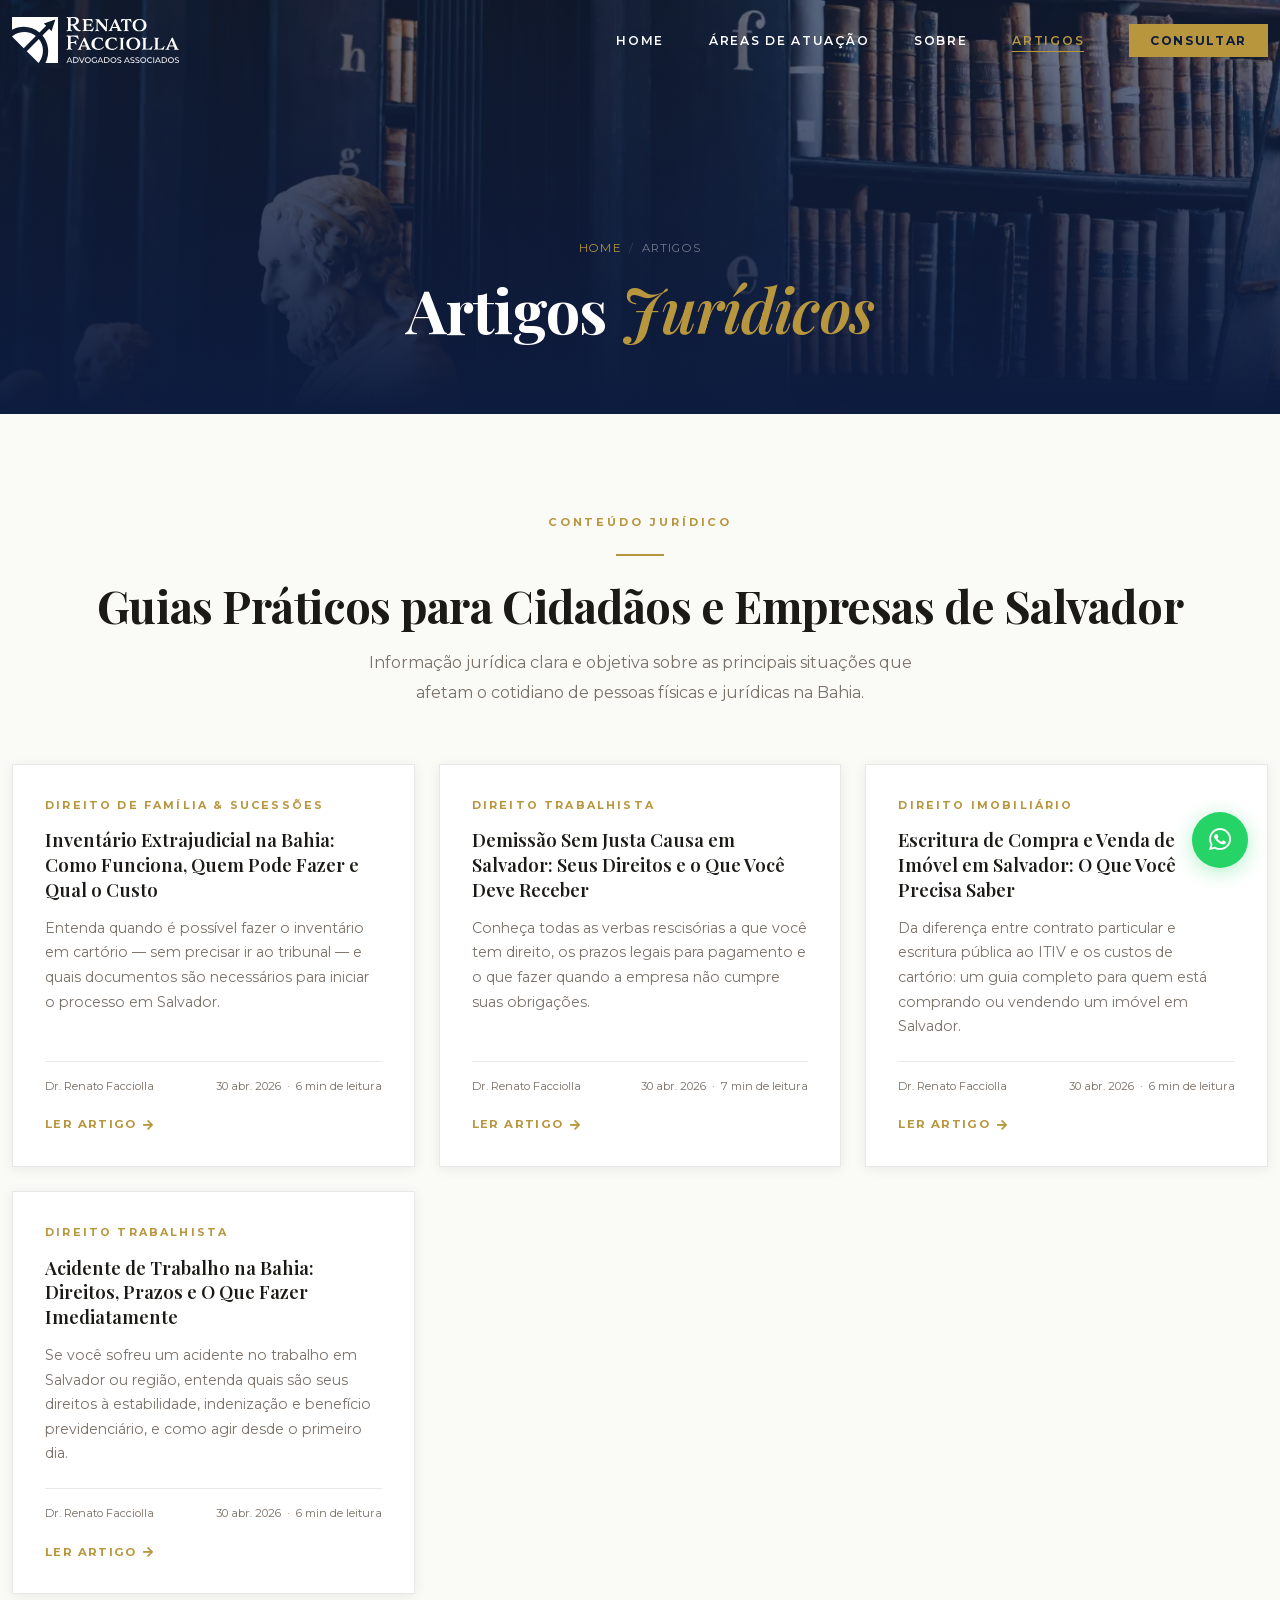
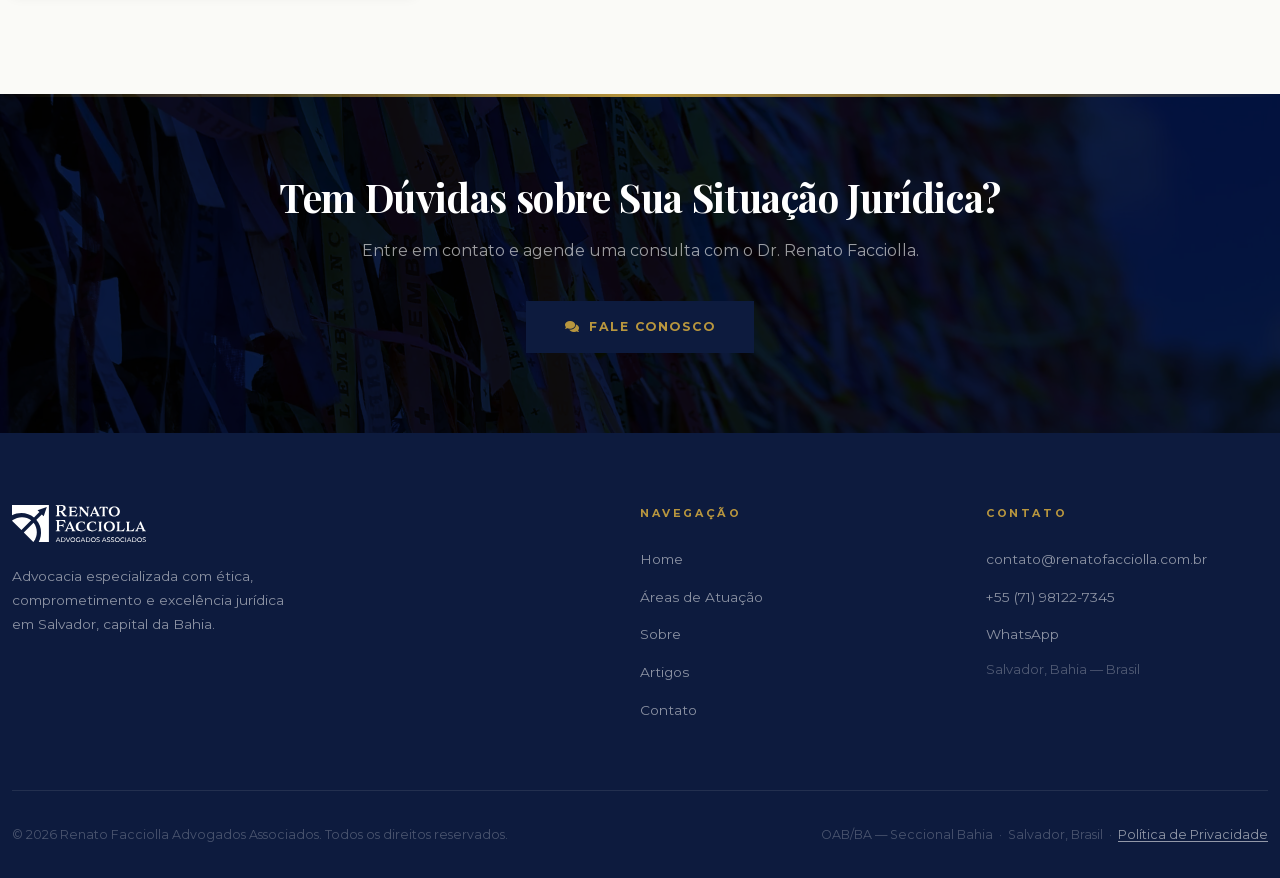
==== commit c43422a1: "Page heroes: no title or breadcrumb cut off on phones The breadcrumb could not wrap and, as a flex i" ====
--- a/artigos/index.html
+++ b/artigos/index.html
@@ -6,6 +6,7 @@
   <title>Artigos Jurídicos | Advogado em Salvador BA — Renato Facciolla</title>
   <meta name="description" content="Artigos jurídicos em português sobre Direito Civil, Trabalhista e Empresarial em Salvador, Bahia. Escritório Renato Facciolla Advogados.">
   <link rel="canonical" href="https://renatofacciolla.com.br/artigos/">
+  <meta http-equiv="Content-Security-Policy" content="default-src 'self'; script-src 'self'; style-src 'self' 'unsafe-inline'; img-src 'self' data:; font-src 'self'; connect-src 'self' https://api.web3forms.com; form-action 'self' mailto: https://api.web3forms.com; base-uri 'self'; object-src 'none'">
   <meta name="referrer" content="strict-origin-when-cross-origin">
   <meta name="theme-color" content="#0D1B3E">
   <link rel="icon" href="/favicon.ico" sizes="32x32">
@@ -23,23 +24,28 @@
   <meta name="twitter:card" content="summary_large_image">
 
   <script type="application/ld+json">
-  {
-    "@context": "https://schema.org",
-    "@type": "CollectionPage",
-    "@id": "https://renatofacciolla.com.br/artigos/#webpage",
-    "url": "https://renatofacciolla.com.br/artigos/",
-    "name": "Artigos Jurídicos | Renato Facciolla Advogados",
-    "description": "Artigos e guias jurídicos em português para cidadãos e empresas de Salvador, Bahia.",
-    "isPartOf": {"@type": "WebSite", "url": "https://renatofacciolla.com.br/"},
-    "publisher": {"@id": "https://renatofacciolla.com.br/#firm"},
-    "inLanguage": "pt-BR"
-  }
+{
+  "@context": "https://schema.org",
+  "@type": "CollectionPage",
+  "@id": "https://renatofacciolla.com.br/artigos/#webpage",
+  "url": "https://renatofacciolla.com.br/artigos/",
+  "name": "Artigos Jurídicos | Renato Facciolla Advogados",
+  "description": "Artigos e guias jurídicos em português para cidadãos e empresas de Salvador, Bahia.",
+  "isPartOf": {
+    "@type": "WebSite",
+    "url": "https://renatofacciolla.com.br/"
+  },
+  "publisher": {
+    "@id": "https://renatofacciolla.com.br/#firm"
+  },
+  "inLanguage": "pt-BR"
+}
   </script>
 
   <link rel="preload" href="../assets/fonts/Montserrat-normal-latin.woff2" as="font" type="font/woff2" crossorigin>
   <link rel="stylesheet" href="../assets/css/fonts.css">
   <link rel="stylesheet" href="../assets/vendor/fontawesome/css/all.min.css">
-  <link rel="stylesheet" href="../assets/css/main.css">
+  <link rel="stylesheet" href="../assets/css/main.css?v=20261113d">
 </head>
 <body>
 
@@ -90,7 +96,7 @@
           <h3>Inventário Extrajudicial na Bahia: Como Funciona, Quem Pode Fazer e Qual o Custo</h3>
           <p>Entenda quando é possível fazer o inventário em cartório — sem precisar ir ao tribunal — e quais documentos são necessários para iniciar o processo em Salvador.</p>
           <div class="artigo-card-meta">
-            <span>Dr. Renato Facciolla</span>
+            <span>Dr.&nbsp;Renato Facciolla</span>
             <span>30 abr. 2026 &nbsp;·&nbsp; 6 min de leitura</span>
           </div>
           <a href="inventario-extrajudicial-bahia.html" class="artigo-card-link">
@@ -103,7 +109,7 @@
           <h3>Demissão Sem Justa Causa em Salvador: Seus Direitos e o Que Você Deve Receber</h3>
           <p>Conheça todas as verbas rescisórias a que você tem direito, os prazos legais para pagamento e o que fazer quando a empresa não cumpre suas obrigações.</p>
           <div class="artigo-card-meta">
-            <span>Dr. Renato Facciolla</span>
+            <span>Dr.&nbsp;Renato Facciolla</span>
             <span>30 abr. 2026 &nbsp;·&nbsp; 7 min de leitura</span>
           </div>
           <a href="demissao-sem-justa-causa-salvador.html" class="artigo-card-link">
@@ -116,7 +122,7 @@
           <h3>Escritura de Compra e Venda de Imóvel em Salvador: O Que Você Precisa Saber</h3>
           <p>Da diferença entre contrato particular e escritura pública ao ITIV e os custos de cartório: um guia completo para quem está comprando ou vendendo um imóvel em Salvador.</p>
           <div class="artigo-card-meta">
-            <span>Dr. Renato Facciolla</span>
+            <span>Dr.&nbsp;Renato Facciolla</span>
             <span>30 abr. 2026 &nbsp;·&nbsp; 6 min de leitura</span>
           </div>
           <a href="escritura-imovel-salvador.html" class="artigo-card-link">
@@ -129,7 +135,7 @@
           <h3>Acidente de Trabalho na Bahia: Direitos, Prazos e O Que Fazer Imediatamente</h3>
           <p>Se você sofreu um acidente no trabalho em Salvador ou região, entenda quais são seus direitos à estabilidade, indenização e benefício previdenciário, e como agir desde o primeiro dia.</p>
           <div class="artigo-card-meta">
-            <span>Dr. Renato Facciolla</span>
+            <span>Dr.&nbsp;Renato Facciolla</span>
             <span>30 abr. 2026 &nbsp;·&nbsp; 6 min de leitura</span>
           </div>
           <a href="acidente-de-trabalho-bahia.html" class="artigo-card-link">
@@ -144,7 +150,7 @@
   <section class="cta-banner">
     <div class="container">
       <h2>Tem Dúvidas sobre Sua Situação Jurídica?</h2>
-      <p>Entre em contato e agende uma consulta com o Dr. Renato Facciolla.</p>
+      <p>Entre em contato e agende uma consulta com o Dr.&nbsp;Renato Facciolla.</p>
       <a href="../contato.html" class="btn-dark">
         <i class="fas fa-comments" aria-hidden="true"></i> Fale Conosco
       </a>
@@ -189,6 +195,6 @@
     <i class="fab fa-whatsapp" aria-hidden="true"></i>
   </a>
 
-  <script src="../assets/js/main.js"></script>
+  <script src="../assets/js/main.js?v=20261113"></script>
 </body>
 </html>
--- a/assets/css/main.css
+++ b/assets/css/main.css
@@ -241,6 +241,14 @@
 .nav-toggle {
   display: none; flex-direction: column; gap: 5px;
   cursor: pointer; background: none; border: none; padding: 4px;
+  position: relative; z-index: 1001; /* stays above the open drawer */
+}
+
+/* Dim the page behind the open mobile menu; tapping it closes the menu */
+body.nav-open { overflow: hidden; }
+body.nav-open::before {
+  content: ''; position: fixed; inset: 0; z-index: 998;
+  background: rgba(6,7,11,0.55);
 }
 .nav-toggle span {
   display: block; width: 24px; height: 2px;
@@ -348,7 +356,11 @@
   white-space: nowrap;
 }
 .page-hero h1 br  { display: none; }
-.page-hero h1 em  { font-style: italic; color: var(--accent); margin-left: 0.22em; }
+.page-hero h1 em  { font-style: italic; color: var(--accent); }
+/* The <br> is hidden, so give the title a real space (a line-break
+   opportunity) before the italic word instead of a margin */
+.page-hero h1 em::before { content: ' '; }
+.page-hero h1 { text-wrap: balance; }
 
 .breadcrumb-nav {
   display: flex; align-items: center; gap: 0.5rem;
@@ -356,7 +368,10 @@
   font-size: 0.72rem; letter-spacing: 0.1em; text-transform: uppercase;
   color: rgba(255,255,255,0.42);
 }
-.page-hero .breadcrumb-nav { justify-content: center; }
+.page-hero .breadcrumb-nav { justify-content: center; flex-wrap: wrap; row-gap: 0.2rem; }
+/* The container is a flex item: without these it grows to fit the longest
+   unbreakable line and pushes the title past the screen edge on phones */
+.page-hero .container { width: 100%; min-width: 0; }
 .breadcrumb-nav a { color: var(--accent); transition: opacity 0.3s; }
 .breadcrumb-nav a:hover { opacity: 0.7; }
 .breadcrumb-nav .sep { opacity: 0.35; }
@@ -1079,6 +1094,8 @@
   background: var(--accent); border-radius: 50%;
 }
 .article-body strong { color: var(--text); font-weight: 600; }
+.article-body p a, .article-body li a, .article-meta a { color: var(--accent); text-decoration: underline; text-underline-offset: 2px; }
+.article-body p a:hover, .article-body li a:hover, .article-meta a:hover { color: var(--accent-hover); }
 .article-divider { height: 1px; background: var(--border); margin: 2.5rem 0; }
 .article-callout {
   background: var(--accent-light);
@@ -1445,3 +1462,58 @@
   .practice-card:first-child { border-top: 1px solid var(--border); }
   .practice-card:last-child  { border-bottom: none; }
 }
+
+/* Eyebrow lives inside the h1 (keyword in the heading) */
+.hero h1 .hero-eyebrow { font-family: 'Montserrat', sans-serif; line-height: 1.6; }
+
+/* Portrait on the Sobre sidebar */
+.sidebar-photo {
+  display: block; width: 100%; height: auto;
+  aspect-ratio: 4 / 5; object-fit: cover;
+  margin-bottom: 1.6rem;
+}
+
+/* Author box at the end of articles */
+.author-box {
+  display: flex; gap: 1.4rem; align-items: flex-start;
+  margin-top: 3rem; padding: 1.8rem;
+  background: var(--white); border: 1px solid var(--border);
+}
+.author-box img { flex: none; width: 96px; height: 96px; border-radius: 50%; object-fit: cover; }
+.author-box-label {
+  display: block; font-size: 0.66rem; font-weight: 700;
+  letter-spacing: 0.16em; text-transform: uppercase; color: var(--accent);
+  margin-bottom: 0.3rem;
+}
+.author-box h3 { font-size: 1.15rem; margin-bottom: 0.5rem; }
+.author-box p { font-size: 0.9rem; margin-bottom: 0.8rem; }
+@media (max-width: 480px) {
+  .author-box { flex-direction: column; gap: 1rem; }
+}
+
+/* Mobile hero: full-height portrait with his face just under the nav and
+   the copy over his body, buttons over his lap. A centered "cover" crop
+   would show only the empty left side of the photo. */
+@media (max-width: 768px) {
+  .hero {
+    align-items: flex-end;
+    min-height: max(100svh, 800px);
+    padding-bottom: 5.5rem;
+    background-color: #06070b;
+    background-size: auto 112%;
+    background-position: 79% 100%;
+  }
+  .hero::before {
+    display: block; content: '';
+    position: absolute; inset: 0;
+    background: linear-gradient(to bottom, rgba(6,7,11,0) 40%, rgba(6,7,11,0.6) 54%, rgba(6,7,11,0.78) 100%);
+  }
+  .hero .container { padding-top: 0; }
+  .hero h1, .hero-text, .hero-eyebrow { text-shadow: 0 1px 12px rgba(0,0,0,0.6); }
+  .hero-eyebrow { font-size: 0.6rem; letter-spacing: 0.16em; margin-bottom: 0.8rem; }
+  .hero-eyebrow::before { display: none; }
+  .hero h1 { font-size: clamp(2.1rem, 9.5vw, 2.6rem); margin-bottom: 0.9rem; }
+  .hero-text { font-size: 0.88rem; line-height: 1.65; margin-bottom: 1.4rem; }
+  .hero-actions { gap: 0.7rem; }
+  .hero-scroll { display: none; }
+}
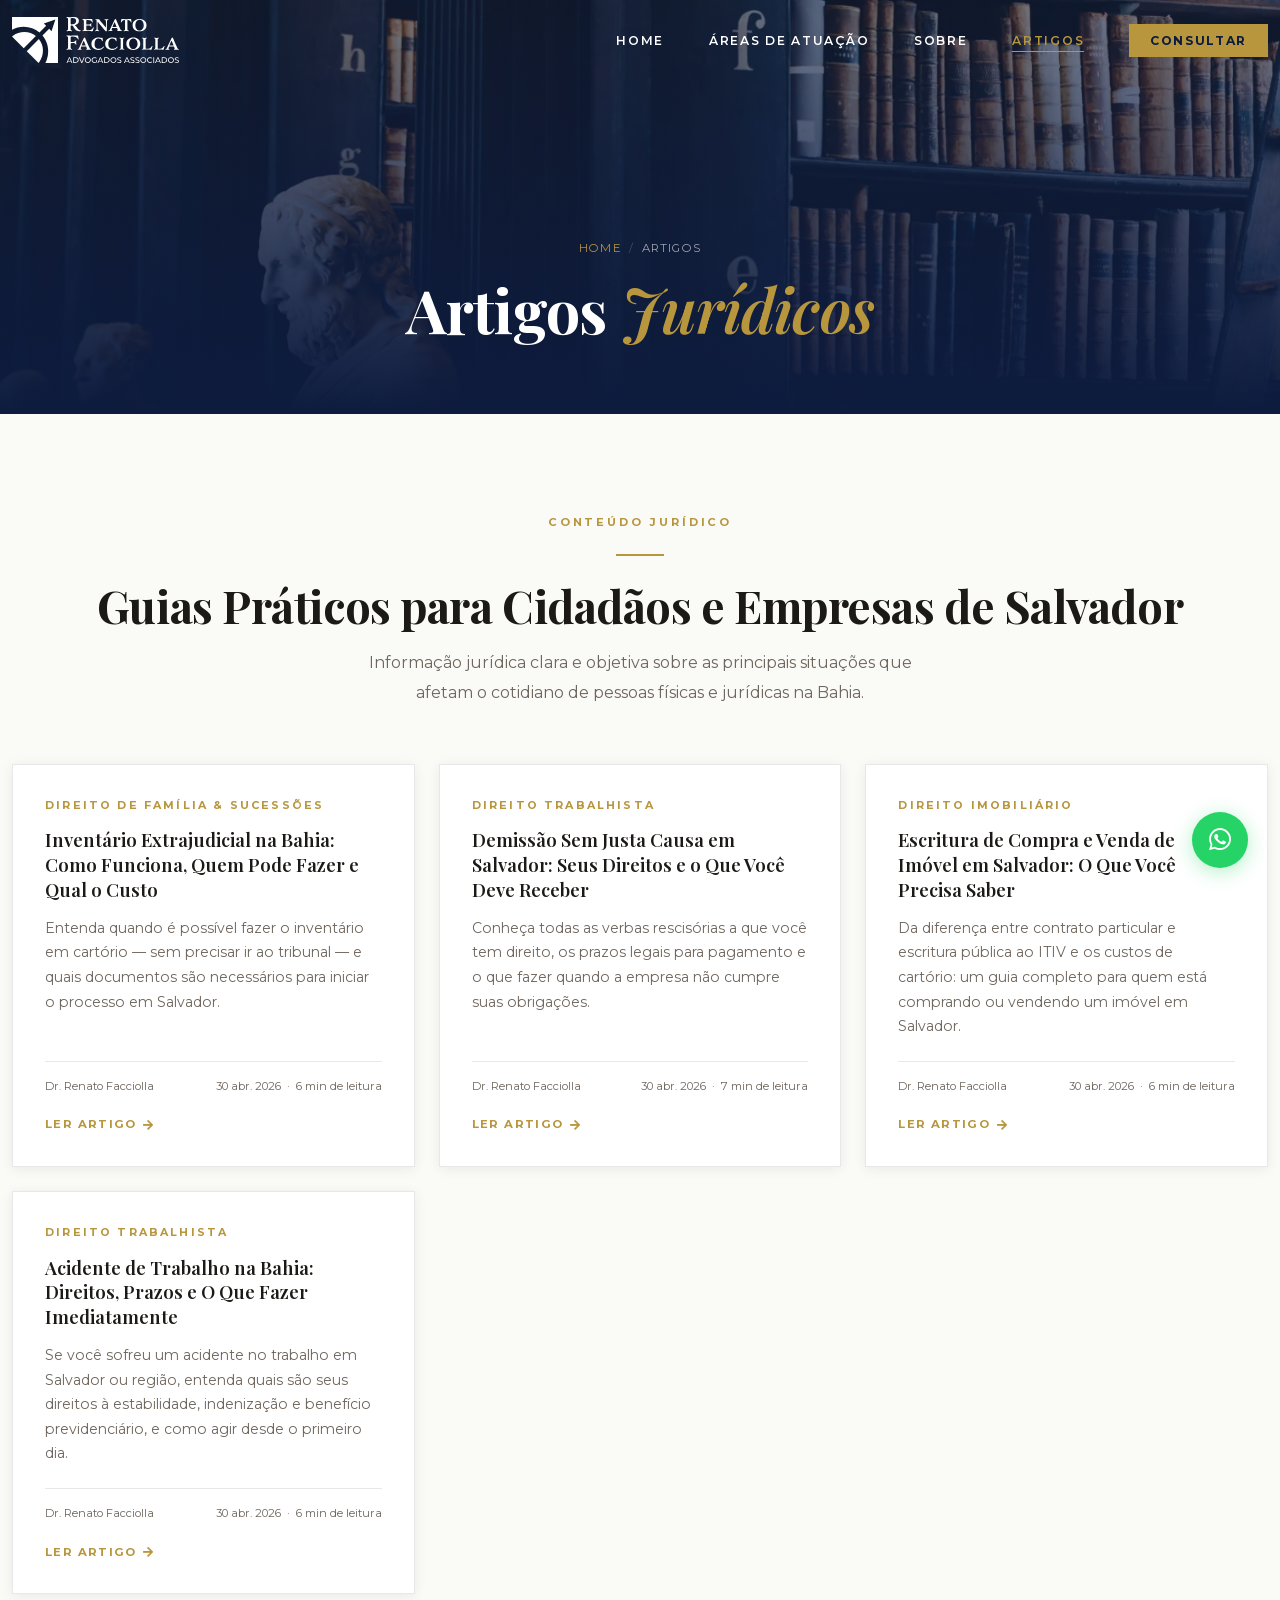
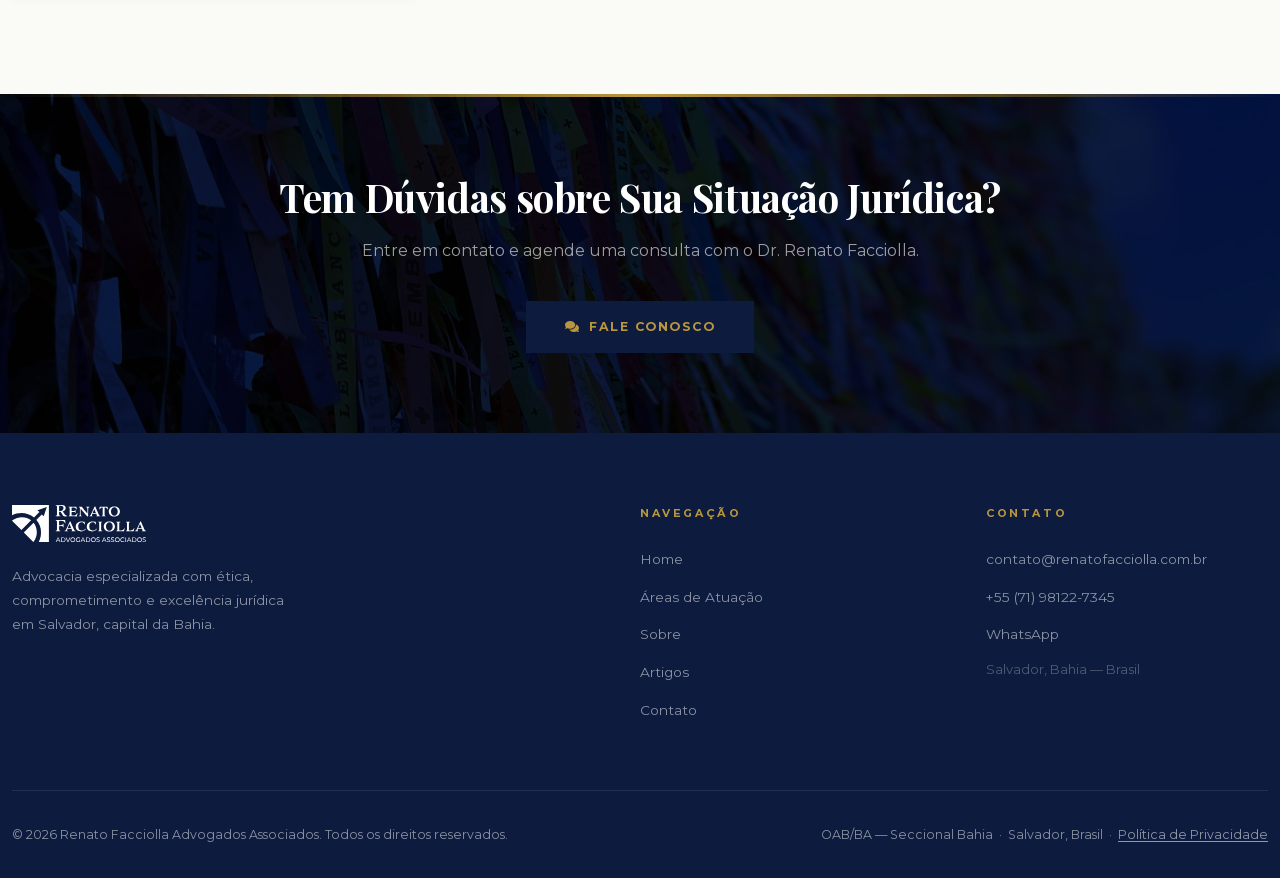
==== commit 10dd4e30: "Accessibility pass: heading order, focus-visible rings, AA contrast Co-Authored-By: Claude Sonnet 5." ====
--- a/artigos/index.html
+++ b/artigos/index.html
@@ -45,7 +45,7 @@
   <link rel="preload" href="../assets/fonts/Montserrat-normal-latin.woff2" as="font" type="font/woff2" crossorigin>
   <link rel="stylesheet" href="../assets/css/fonts.css">
   <link rel="stylesheet" href="../assets/vendor/fontawesome/css/all.min.css">
-  <link rel="stylesheet" href="../assets/css/main.css?v=20261113d">
+  <link rel="stylesheet" href="../assets/css/main.css?v=20261116a">
 </head>
 <body>
 
@@ -82,7 +82,7 @@
     <div class="container">
 
       <div class="section-header center fade-in">
-        <h4>Conteúdo Jurídico</h4>
+        <div class="eyebrow">Conteúdo Jurídico</div>
         <div class="divider"></div>
         <h2>Guias Práticos para Cidadãos e Empresas de Salvador</h2>
         <p>Informação jurídica clara e objetiva sobre as principais situações que afetam
@@ -165,7 +165,7 @@
           <p>Advocacia especializada com ética, comprometimento e excelência jurídica em Salvador, capital da Bahia.</p>
         </div>
         <div class="footer-col">
-          <h4>Navegação</h4>
+          <h3>Navegação</h3>
           <ul>
             <li><a href="../">Home</a></li>
             <li><a href="../areas.html">Áreas de Atuação</a></li>
@@ -175,7 +175,7 @@
           </ul>
         </div>
         <div class="footer-col">
-          <h4>Contato</h4>
+          <h3>Contato</h3>
           <ul>
             <li><a href="mailto:contato@renatofacciolla.com.br">contato@renatofacciolla.com.br</a></li>
             <li><a href="tel:+5571981227345">+55 (71) 98122-7345</a></li>
--- a/assets/css/main.css
+++ b/assets/css/main.css
@@ -12,10 +12,13 @@
 
   /* ── Text ── */
   --text:           #1C1A16;
-  --text-muted:     #7A7168;
+  --text-muted:     #6F665D;
   --text-d:         rgba(255,255,255,0.88);
   --text-d-muted:   rgba(255,255,255,0.52);
   --white:          #ffffff;
+  --focus-ring:     #8A6A12;               /* >=4.2:1 on cream / white / cream-alt */
+  --focus-ring-soft: rgba(138,106,18,0.22);
+  --focus-ring-d:   #D4B35A;               /* >=7:1 on navy sections */
 
   /* ── Accent ── */
   --accent:         #B8963E;
@@ -91,7 +94,8 @@
 
 /* Section header */
 .section-header           { margin-bottom: 0.5rem; }
-.section-header h4 {
+.section-header h4,
+.section-header .eyebrow {
   font-family: 'Montserrat', sans-serif;
   font-size: 0.70rem; font-weight: 700;
   letter-spacing: 0.26em; text-transform: uppercase;
@@ -366,7 +370,7 @@
   display: flex; align-items: center; gap: 0.5rem;
   margin-bottom: 1.2rem;
   font-size: 0.72rem; letter-spacing: 0.1em; text-transform: uppercase;
-  color: rgba(255,255,255,0.42);
+  color: rgba(255,255,255,0.60);
 }
 .page-hero .breadcrumb-nav { justify-content: center; flex-wrap: wrap; row-gap: 0.2rem; }
 /* The container is a flex item: without these it grows to fit the longest
@@ -437,7 +441,8 @@
   letter-spacing: 0.28em; text-transform: uppercase;
   color: var(--accent); margin-bottom: 1.4rem;
 }
-.feat-col h3 {
+.feat-col h2 {
+  letter-spacing: normal;
   font-size: 1.02rem; font-weight: 700;
   color: var(--text); margin-bottom: 0.8rem; line-height: 1.3;
 }
@@ -618,7 +623,7 @@
   padding: 2.4rem;
   box-shadow: var(--shadow-sm);
 }
-.sidebar-card h3 { color: var(--text); margin-bottom: 0.3rem; font-size: 1.1rem; }
+.sidebar-card h2 { color: var(--text); margin-bottom: 0.3rem; font-size: 1.1rem; font-weight: 600; line-height: 1.35; letter-spacing: normal; }
 .sidebar-card .oab {
   font-family: 'Montserrat', sans-serif;
   font-size: 0.70rem; font-weight: 700;
@@ -680,7 +685,8 @@
 .area-detail h2 { color: var(--text); margin-bottom: 1.2rem; }
 .area-detail p  { margin-bottom: 1.2rem; }
 .services-list  { margin-top: 2.2rem; }
-.services-list > h4 {
+.services-list > h3 {
+  line-height: inherit;
   font-family: 'Montserrat', sans-serif;
   font-size: 0.70rem; font-weight: 700;
   letter-spacing: 0.20em; text-transform: uppercase;
@@ -729,14 +735,25 @@
   resize: vertical; border-radius: 0;
   -webkit-appearance: none;
 }
-.form-control::placeholder { color: var(--text-muted); opacity: 0.55; }
+.form-control::placeholder { color: var(--text-muted); opacity: 1; }
 .form-control:focus {
   outline: none;
-  border-color: var(--accent);
+  border-color: var(--focus-ring);
   background: var(--white);
+  box-shadow: 0 0 0 3px var(--focus-ring-soft);
+}
+.form-control:focus-visible {
+  outline: 2px solid var(--focus-ring);
+  outline-offset: 2px;
 }
 select.form-control option { background: var(--white); color: var(--text); }
 .form-row { display: grid; grid-template-columns: 1fr 1fr; gap: 1.2rem; }
+/* iOS Safari zooms into any field under 16px when it gets focus (e.g. when
+   an empty required field is focused on submit), leaving the page zoomed
+   and scrollable sideways */
+@media (max-width: 768px) {
+  .form-control { font-size: 16px; }
+}
 .form-consent {
   display: flex; align-items: flex-start; gap: 0.7rem;
   margin-bottom: 1.5rem;
@@ -760,7 +777,9 @@
   display: flex; align-items: center; justify-content: center;
   flex-shrink: 0; color: var(--accent); font-size: 1.1rem;
 }
-.ci-text h4 {
+.ci-text h4,
+.ci-text h3 {
+  line-height: inherit;
   font-family: 'Montserrat', sans-serif;
   font-size: 0.70rem; font-weight: 700;
   letter-spacing: 0.14em; text-transform: uppercase;
@@ -871,7 +890,8 @@
   font-size: 0.86rem; color: var(--text-d-muted);
   max-width: 280px; line-height: 1.75;
 }
-.footer-col h4 {
+.footer-col h3 {
+  line-height: inherit;
   font-family: 'Montserrat', sans-serif;
   font-size: 0.68rem; font-weight: 700;
   letter-spacing: 0.24em; text-transform: uppercase;
@@ -888,7 +908,7 @@
   display: flex; justify-content: space-between; align-items: center;
   flex-wrap: wrap; gap: 0.8rem;
 }
-.footer-bottom p { font-size: 0.78rem; color: rgba(255,255,255,0.25); }
+.footer-bottom p { font-size: 0.78rem; color: var(--text-d-muted); }
 .footer-bottom a { color: rgba(255,255,255,0.55); text-decoration: underline; text-underline-offset: 2px; }
 .footer-bottom a:hover { color: var(--accent); }
 
@@ -1258,7 +1278,8 @@
   transition: transform 0.3s var(--ease);
 }
 .why-col:hover .why-col-icon { transform: translateY(-6px); }
-.why-col h3 {
+.why-col h2 {
+  letter-spacing: normal;
   font-family: 'Playfair Display', serif;
   font-size: 1.3rem; font-weight: 700;
   color: var(--white); margin-bottom: 1rem; line-height: 1.25;
@@ -1309,7 +1330,7 @@
   transition: transform 0.3s var(--ease);
 }
 .practice-card:hover i { transform: scale(1.15) translateY(-3px); }
-.practice-card h4 {
+.practice-card h3 {
   font-family: 'Playfair Display', serif;
   font-size: 0.95rem; font-weight: 700;
   color: var(--text); line-height: 1.35; margin-bottom: 0.8rem;
@@ -1517,3 +1538,19 @@
   .hero-actions { gap: 0.7rem; }
   .hero-scroll { display: none; }
 }
+
+/* ── Keyboard focus (visible only for keyboard / non-pointer focus) ── */
+a:focus-visible, button:focus-visible, summary:focus-visible, select:focus-visible,
+input:focus-visible, textarea:focus-visible, [tabindex]:focus-visible,
+.btn:focus-visible, .nav-links a:focus-visible, .nav-toggle:focus-visible {
+  outline: 2px solid var(--focus-ring);
+  outline-offset: 3px;
+}
+#mainNav a:focus-visible, #mainNav button:focus-visible,
+.hero a:focus-visible, .hero button:focus-visible,
+.page-hero a:focus-visible, .cta-banner a:focus-visible, .cta-banner button:focus-visible,
+.why-section a:focus-visible, .statement-section a:focus-visible,
+.site-footer a:focus-visible, .site-footer button:focus-visible {
+  outline-color: var(--focus-ring-d);
+}
+.form-control:focus-visible { outline-offset: 2px; }
